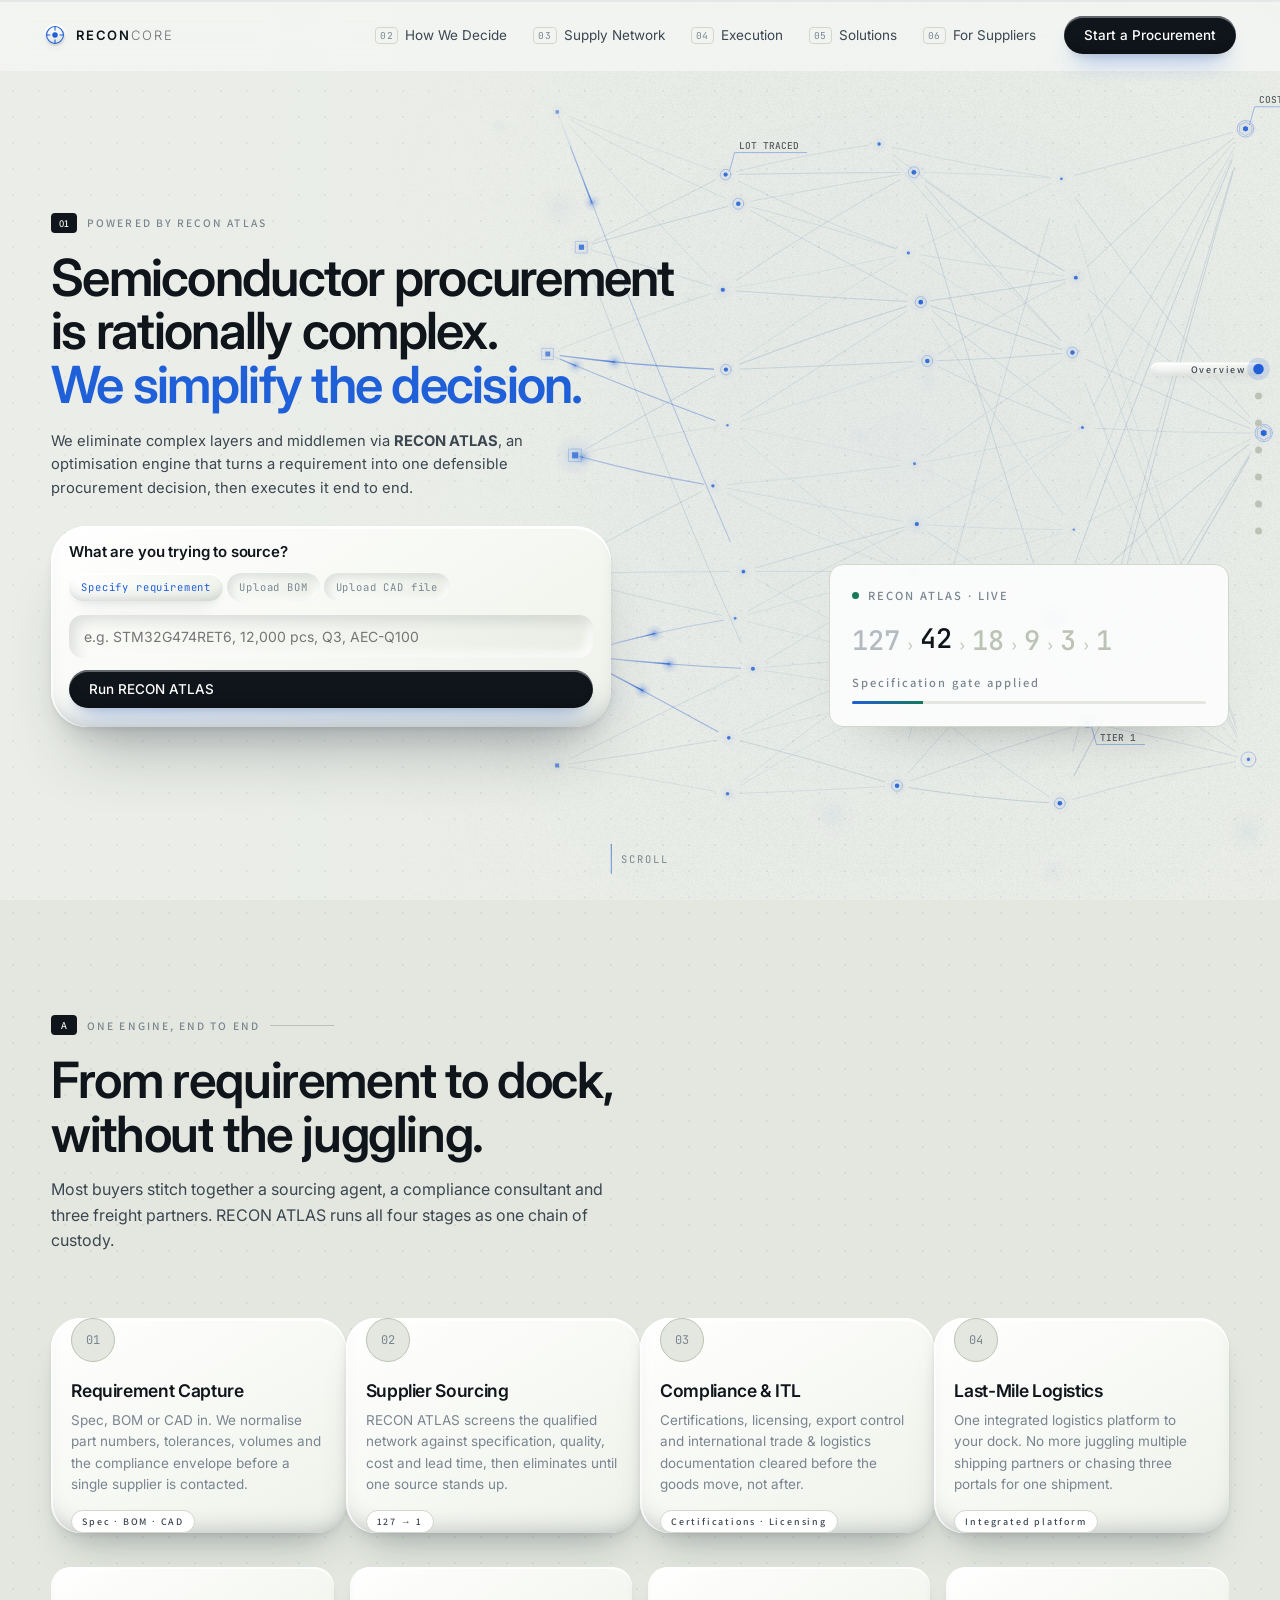
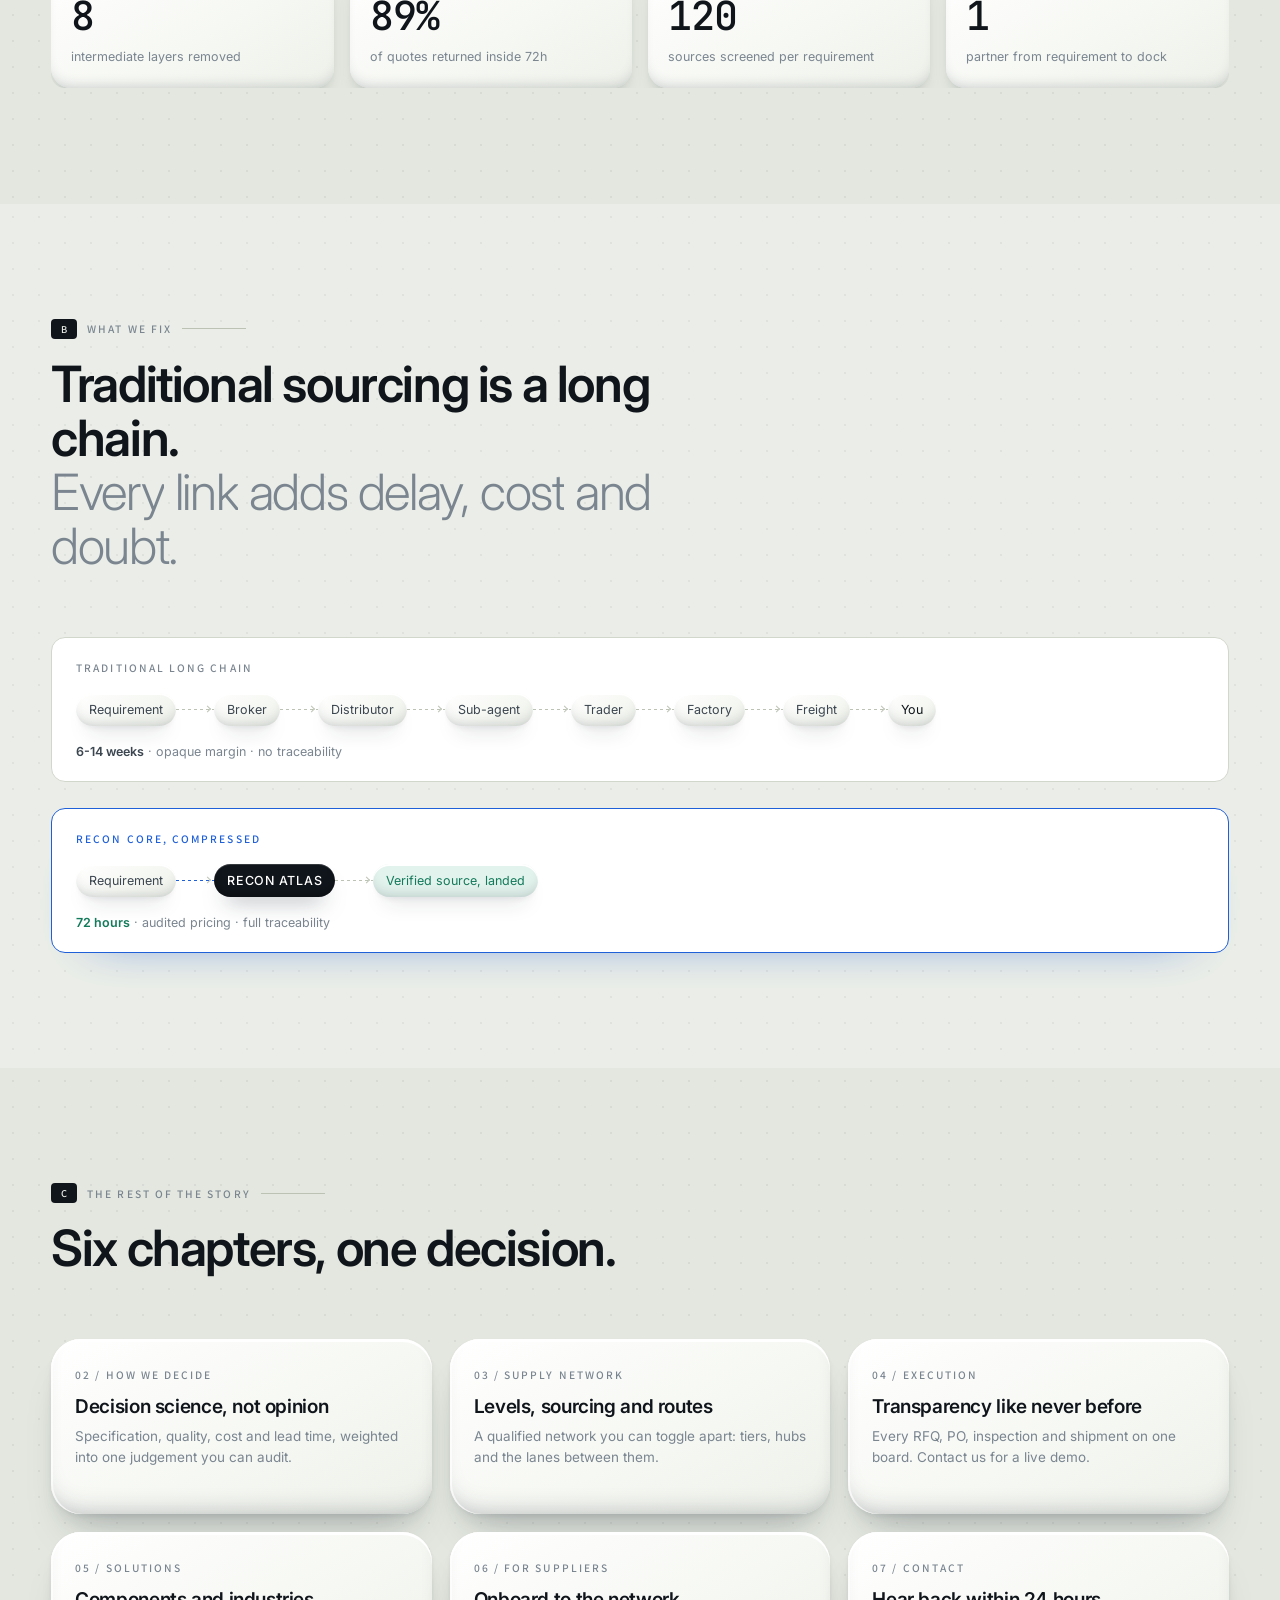
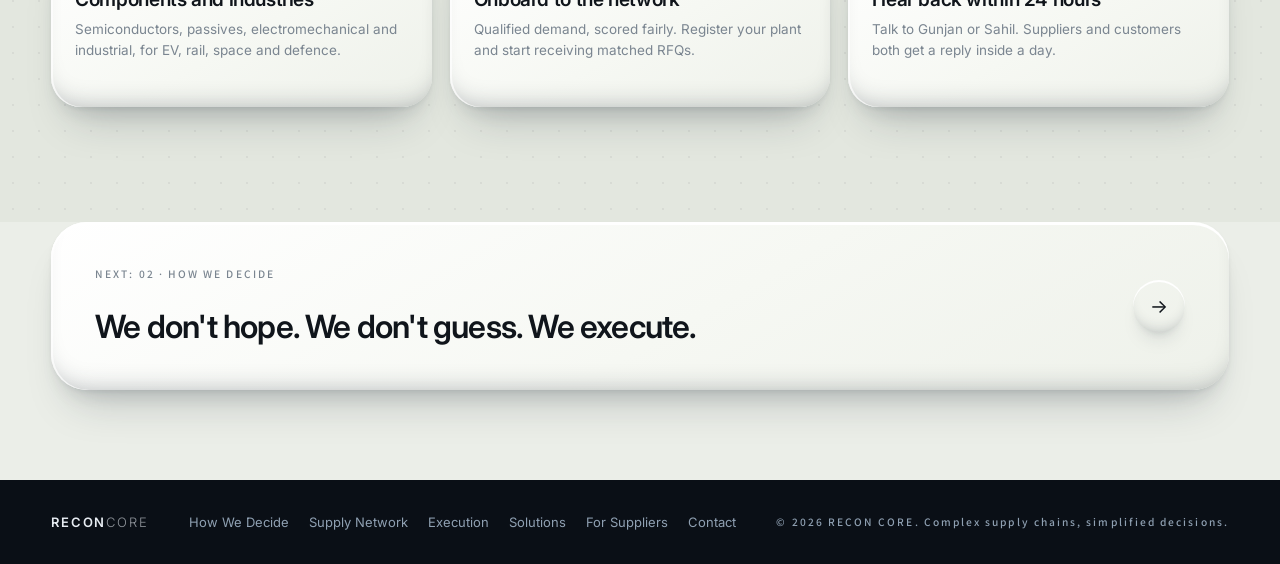
==== index.html @ baec4ff2 "RECON CORE marketing site Seven-page static site for RECON CORE and the RECON ATLAS engine. Vanilla " ====
<!DOCTYPE html>
<html lang="en">
<head>
<meta charset="UTF-8" />
<meta name="viewport" content="width=device-width, initial-scale=1" />
<title>RECON CORE | Semiconductor procurement, simplified into a decision</title>
<meta name="description" content="RECON CORE eliminates complex layers and middlemen via RECON ATLAS, an optimisation engine for your procurement decisions." />
<link rel="icon" href="favicon.svg" type="image/svg+xml" />
<meta property="og:type" content="website" />
<meta property="og:site_name" content="RECON CORE" />
<meta property="og:title" content="RECON CORE | Semiconductor procurement, simplified into a decision" />
<meta property="og:description" content="RECON CORE eliminates complex layers and middlemen via RECON ATLAS, an optimisation engine for your procurement decisions." />
<meta name="twitter:card" content="summary_large_image" />
<meta name="twitter:title" content="RECON CORE | Semiconductor procurement, simplified into a decision" />
<meta name="twitter:description" content="RECON CORE eliminates complex layers and middlemen via RECON ATLAS, an optimisation engine for your procurement decisions." />
<meta name="theme-color" content="#0a0f16" />
<link rel="preconnect" href="https://fonts.googleapis.com" />
<link rel="preconnect" href="https://fonts.gstatic.com" crossorigin />
<link href="https://fonts.googleapis.com/css2?family=Assistant:wght@300;400;500;600;700&family=Inter:wght@300;400;500;600;700&family=JetBrains+Mono:wght@400;500&display=swap" rel="stylesheet" />
<link rel="stylesheet" href="css/styles.css" />
<link rel="stylesheet" href="css/shell.css" />
<link rel="stylesheet" href="css/motion.css" />
<link rel="stylesheet" href="css/polish.css" />
<link rel="stylesheet" href="css/clay.css" />
</head>
<body data-page="home">

<!-- ============== HERO ============== -->
<section class="hero" id="hero">
  <canvas id="heroNet" class="hero__canvas" aria-hidden="true"></canvas>
  <div class="hero__inner">
    <div class="hero__copy">
      <p class="eyebrow"><span class="eyebrow__num">01</span> Powered by RECON ATLAS</p>
      <h1 class="hero__title">
        <span class="line"><span>Semiconductor procurement</span></span>
        <span class="line"><span>is rationally complex.</span></span>
        <span class="line line--accent"><span>We simplify the decision.</span></span>
      </h1>
      <p class="hero__sub">We eliminate complex layers and middlemen via <b>RECON ATLAS</b>, an optimisation engine that turns a requirement into one defensible procurement decision, then executes it end to end.</p>

      <!-- source intake: three ways in -->
      <div class="intake" id="intake">
        <div class="intake__head">What are you trying to source?</div>
        <div class="intake__tabs" role="tablist">
          <button class="intake__tab is-on" data-mode="spec" type="button" role="tab">Specify requirement</button>
          <button class="intake__tab" data-mode="bom" type="button" role="tab">Upload BOM</button>
          <button class="intake__tab" data-mode="cad" type="button" role="tab">Upload CAD file</button>
        </div>
        <form class="intake__body" id="intakeForm">
          <div class="intake__pane is-on" data-pane="spec">
            <input type="text" id="intakeSpec" placeholder="e.g. STM32G474RET6, 12,000 pcs, Q3, AEC-Q100" aria-label="Specify your requirement" />
          </div>
          <div class="intake__pane" data-pane="bom">
            <label class="drop" for="bomFile"><b>Drop your BOM</b><span>.csv, .xlsx or .txt. We parse line items and screen every part</span></label>
            <input type="file" id="bomFile" class="visually-hidden" />
          </div>
          <div class="intake__pane" data-pane="cad">
            <label class="drop" for="cadFile"><b>Drop your CAD file</b><span>.step, .iges or .dxf. We extract the spec envelope and match manufacturing</span></label>
            <input type="file" id="cadFile" class="visually-hidden" />
          </div>
          <button class="btn btn--solid" type="submit">Run RECON ATLAS</button>
        </form>
        <div class="intake__out" id="intakeOut" aria-live="polite"></div>
      </div>
    </div>

    <aside class="elim" id="elim" aria-label="Elimination sequence">
      <div class="elim__head"><span class="dot dot--live"></span><span>RECON ATLAS &middot; LIVE</span></div>
      <div class="elim__track" id="elimTrack">
        <span class="elim__n">127</span><i>&rsaquo;</i>
        <span class="elim__n">42</span><i>&rsaquo;</i>
        <span class="elim__n">18</span><i>&rsaquo;</i>
        <span class="elim__n">9</span><i>&rsaquo;</i>
        <span class="elim__n">3</span><i>&rsaquo;</i>
        <span class="elim__n elim__n--final">1</span>
      </div>
      <div class="elim__status" id="elimStatus">Scanning viable sources</div>
      <div class="elim__bar"><div class="elim__bar-fill" id="elimBar"></div></div>
    </aside>
  </div>
  <div class="hero__scroll" aria-hidden="true"><span></span>scroll</div>
</section>

<!-- ============== THE FLOW ============== -->
<section class="section section--paper" id="flow">
  <div class="wrap">
    <header class="sec-head reveal">
      <p class="eyebrow"><span class="eyebrow__num">A</span> One engine, end to end</p>
      <h2 class="sec-title">From requirement to dock, without the juggling.</h2>
      <p class="sec-sub">Most buyers stitch together a sourcing agent, a compliance consultant and three freight partners. RECON ATLAS runs all four stages as one chain of custody.</p>
    </header>

    <div class="flowline reveal" id="flowline">
      <article class="stage" data-stage="1">
        <span class="stage__n">01</span>
        <h3>Requirement Capture</h3>
        <p>Spec, BOM or CAD in. We normalise part numbers, tolerances, volumes and the compliance envelope before a single supplier is contacted.</p>
        <span class="stage__tag">Spec &middot; BOM &middot; CAD</span>
      </article>
      <article class="stage" data-stage="2">
        <span class="stage__n">02</span>
        <h3>Supplier Sourcing</h3>
        <p>RECON ATLAS screens the qualified network against specification, quality, cost and lead time, then eliminates until one source stands up.</p>
        <span class="stage__tag">127 &rarr; 1</span>
      </article>
      <article class="stage" data-stage="3">
        <span class="stage__n">03</span>
        <h3>Compliance &amp; ITL</h3>
        <p>Certifications, licensing, export control and international trade &amp; logistics documentation cleared before the goods move, not after.</p>
        <span class="stage__tag">Certifications &middot; Licensing</span>
      </article>
      <article class="stage" data-stage="4">
        <span class="stage__n">04</span>
        <h3>Last-Mile Logistics</h3>
        <p>One integrated logistics platform to your dock. No more juggling multiple shipping partners or chasing three portals for one shipment.</p>
        <span class="stage__tag">Integrated platform</span>
      </article>
    </div>

    <div class="stat-strip reveal">
      <div class="stat"><b data-count="8">0</b><span>intermediate layers removed</span></div>
      <div class="stat"><b data-count="94" data-suffix="%">0</b><span>of quotes returned inside 72h</span></div>
      <div class="stat"><b data-count="127">0</b><span>sources screened per requirement</span></div>
      <div class="stat"><b data-count="1">0</b><span>partner from requirement to dock</span></div>
    </div>
  </div>
</section>

<!-- ============== THE PROBLEM (teaser) ============== -->
<section class="section" id="problem">
  <div class="wrap">
    <header class="sec-head reveal">
      <p class="eyebrow"><span class="eyebrow__num">B</span> What we fix</p>
      <h2 class="sec-title">Traditional sourcing is a long chain.<br /><span class="muted">Every link adds delay, cost and doubt.</span></h2>
    </header>

    <div class="chain reveal" id="chain">
      <div class="chain__row">
        <div class="chain__label">TRADITIONAL LONG CHAIN</div>
        <div class="chain__nodes">
          <div class="cnode"><span>Requirement</span></div>
          <div class="cnode"><span>Broker</span></div>
          <div class="cnode"><span>Distributor</span></div>
          <div class="cnode"><span>Sub-agent</span></div>
          <div class="cnode"><span>Trader</span></div>
          <div class="cnode"><span>Factory</span></div>
          <div class="cnode"><span>Freight</span></div>
          <div class="cnode cnode--end"><span>You</span></div>
        </div>
        <div class="chain__meta"><b>6-14 weeks</b> &middot; opaque margin &middot; no traceability</div>
      </div>
      <div class="chain__row chain__row--core">
        <div class="chain__label">RECON CORE, COMPRESSED</div>
        <div class="chain__nodes chain__nodes--short">
          <div class="cnode"><span>Requirement</span></div>
          <div class="cnode cnode--core"><span>RECON ATLAS</span></div>
          <div class="cnode cnode--end"><span>Verified source, landed</span></div>
        </div>
        <div class="chain__meta chain__meta--core"><b>72 hours</b> &middot; audited pricing &middot; full traceability</div>
      </div>
    </div>
  </div>
</section>

<!-- ============== CHAPTER INDEX ============== -->
<section class="section section--paper" id="chapters">
  <div class="wrap">
    <header class="sec-head reveal">
      <p class="eyebrow"><span class="eyebrow__num">C</span> The rest of the story</p>
      <h2 class="sec-title">Six chapters, one decision.</h2>
    </header>
    <div class="paths reveal">
      <a class="pathcard" href="how-we-decide.html">
        <span class="pathcard__n">02 / HOW WE DECIDE</span>
        <h3>Decision science, not opinion</h3>
        <p>Specification, quality, cost and lead time, weighted into one judgement you can audit.</p>
        <span class="pathcard__line"></span>
      </a>
      <a class="pathcard" href="supply-network.html">
        <span class="pathcard__n">03 / SUPPLY NETWORK</span>
        <h3>Levels, sourcing and routes</h3>
        <p>A qualified network you can toggle apart: tiers, hubs and the lanes between them.</p>
        <span class="pathcard__line"></span>
      </a>
      <a class="pathcard" href="execution.html">
        <span class="pathcard__n">04 / EXECUTION</span>
        <h3>Transparency like never before</h3>
        <p>Every RFQ, PO, inspection and shipment on one board. Contact us for a live demo.</p>
        <span class="pathcard__line"></span>
      </a>
      <a class="pathcard" href="solutions.html">
        <span class="pathcard__n">05 / SOLUTIONS</span>
        <h3>Components and industries</h3>
        <p>Semiconductors, passives, electromechanical and industrial, for EV, rail, space and defence.</p>
        <span class="pathcard__line"></span>
      </a>
      <a class="pathcard" href="suppliers.html">
        <span class="pathcard__n">06 / FOR SUPPLIERS</span>
        <h3>Onboard to the network</h3>
        <p>Qualified demand, scored fairly. Register your plant and start receiving matched RFQs.</p>
        <span class="pathcard__line"></span>
      </a>
      <a class="pathcard" href="contact.html">
        <span class="pathcard__n">07 / CONTACT</span>
        <h3>Hear back within 24 hours</h3>
        <p>Talk to Gunjan or Sahil. Suppliers and customers both get a reply inside a day.</p>
        <span class="pathcard__line"></span>
      </a>
    </div>
  </div>
</section>

<script src="js/hero-network.js"></script>
<script src="js/decision-tree.js"></script>
<script src="js/supply-map.js"></script>
<script src="js/shell.js"></script>
<script src="js/pages.js"></script>
<script src="js/motion.js"></script>
</body>
</html>
---- css/styles.css ----
/* =========================================================
   RECON CORE: engineering-canvas visual system
   ========================================================= */

:root{
  --paper:#f6f7f5;
  --paper-2:#eef0ec;
  --card:#ffffff;
  --ink:#10151b;
  --ink-2:#3c4650;
  --muted:#7a8590;
  --line:#d7dcd6;
  --line-2:#c3cabf;
  --accent:#1f5fd8;
  --accent-soft:#e8effc;
  --green:#137a5a;
  --green-soft:#e2f2ec;
  --amber:#a06b12;
  --night:#0a0f16;
  --night-2:#0f1720;
  --night-line:#1e2a36;
  --night-ink:#e7ecf2;
  --grid:rgba(16,21,27,.055);
  --mono:"JetBrains Mono",ui-monospace,SFMono-Regular,Menlo,Consolas,monospace;
  --sans:"Inter",-apple-system,BlinkMacSystemFont,"Segoe UI",Roboto,Helvetica,Arial,sans-serif;
  --r:14px;
  --ease:cubic-bezier(.16,1,.3,1);
}

*{box-sizing:border-box}
html{scroll-behavior:smooth}
body{
  margin:0;
  font-family:var(--sans);
  color:var(--ink);
  background:var(--paper);
  -webkit-font-smoothing:antialiased;
  overflow-x:hidden;
}
img,svg,canvas{display:block;max-width:100%}
a{color:inherit;text-decoration:none}
button{font:inherit;color:inherit}

/* dotted engineering grid */
.section,.hero{
  position:relative;
  background-image:radial-gradient(var(--grid) 1px,transparent 1px);
  background-size:26px 26px;
}
.section--paper{background-color:var(--paper-2)}
.section--night{
  background-color:var(--night);
  color:var(--night-ink);
  background-image:radial-gradient(rgba(231,236,242,.06) 1px,transparent 1px);
}

.wrap{width:min(1240px,92vw);margin-inline:auto}
.section{padding:clamp(72px,9vw,132px) 0}

/* ---------- scroll rail ---------- */
.scroll-rail{position:fixed;top:0;left:0;right:0;height:2px;z-index:200;background:transparent}
.scroll-rail__fill{height:100%;width:0;background:linear-gradient(90deg,var(--accent),var(--green));transition:width .1s linear}

/* ---------- nav ---------- */
.nav{
  position:fixed;top:0;left:0;right:0;z-index:150;
  display:flex;align-items:center;gap:28px;
  padding:16px clamp(18px,4vw,44px);
  background:rgba(246,247,245,.72);
  backdrop-filter:blur(14px) saturate(140%);
  border-bottom:1px solid transparent;
  transition:background .35s var(--ease),border-color .35s var(--ease),padding .35s var(--ease);
}
.nav.is-stuck{background:rgba(246,247,245,.92);border-bottom-color:var(--line);padding-block:11px}
.nav__brand{display:flex;align-items:center;gap:10px;margin-right:auto}
.nav__mark{display:grid;place-items:center;color:var(--accent);animation:spin 24s linear infinite}
@keyframes spin{to{transform:rotate(360deg)}}
.nav__word{font-weight:600;letter-spacing:.14em;font-size:13px}
.nav__word b{font-weight:300;opacity:.6}
.nav__links{display:flex;gap:26px;font-size:13.5px;color:var(--ink-2)}
.nav__links a{position:relative;padding:4px 0;transition:color .25s}
.nav__links a::after{
  content:"";position:absolute;left:0;right:100%;bottom:0;height:1px;
  background:var(--accent);transition:right .35s var(--ease);
}
.nav__links a:hover{color:var(--ink)}
.nav__links a:hover::after{right:0}
.nav__burger{display:none;background:none;border:0;padding:8px;cursor:pointer}
.nav__burger span{display:block;width:20px;height:1.5px;background:var(--ink);margin:4px 0;transition:transform .3s var(--ease),opacity .3s}
.nav.is-open .nav__burger span:first-child{transform:translateY(3px) rotate(45deg)}
.nav.is-open .nav__burger span:last-child{transform:translateY(-2.5px) rotate(-45deg)}

/* ---------- buttons ---------- */
.btn{
  display:inline-flex;align-items:center;gap:8px;
  padding:11px 20px;border-radius:999px;border:1px solid transparent;
  font-size:13.5px;font-weight:500;cursor:pointer;
  transition:transform .3s var(--ease),background .25s,color .25s,border-color .25s,box-shadow .3s;
}
.btn--solid{background:var(--ink);color:#fff}
.btn--solid:hover{transform:translateY(-2px);box-shadow:0 12px 26px -14px rgba(16,21,27,.7)}
.btn--ghost{border-color:var(--line-2);color:var(--ink-2)}
.btn--ghost:hover{border-color:var(--ink);color:var(--ink);transform:translateY(-2px)}
.section--night .btn--solid{background:#fff;color:var(--night)}

/* ---------- shared type ---------- */
.eyebrow{
  display:flex;align-items:center;gap:10px;
  font-family:var(--mono);font-size:11.5px;letter-spacing:.16em;text-transform:uppercase;
  color:var(--muted);margin:0 0 18px;
}
.eyebrow__num{
  display:grid;place-items:center;min-width:26px;height:20px;border-radius:4px;
  background:var(--ink);color:var(--paper);font-size:10.5px;letter-spacing:.06em;
}
.section--night .eyebrow{color:#8fa0b2}
.section--night .eyebrow__num{background:var(--accent);color:#fff}
.sec-title{
  font-size:clamp(28px,4vw,50px);line-height:1.08;letter-spacing:-.028em;
  font-weight:600;margin:0 0 16px;max-width:20ch;
}
.sec-title .muted{color:var(--muted);font-weight:300}
.sec-sub{max-width:58ch;color:var(--ink-2);font-size:16px;line-height:1.6;margin:0}
.section--night .sec-sub{color:#9fb0c2}
.sec-head{margin-bottom:clamp(38px,5vw,64px)}
.ok{color:var(--green)}

/* ---------- reveal ---------- */
.reveal{opacity:0;transform:translateY(26px);transition:opacity .9s var(--ease),transform .9s var(--ease)}
.reveal.is-in{opacity:1;transform:none}

/* =========================================================
   01 HERO
   ========================================================= */
.hero{
  min-height:100svh;display:flex;align-items:center;
  padding:112px 0 72px;overflow:hidden;
}
.hero__canvas{position:absolute;inset:0;width:100%;height:100%;opacity:.95}
/* copy stacks in the left column; the network breathes in the space to its right */
.hero__inner{
  position:relative;z-index:2;width:min(1240px,92vw);margin-inline:auto;
  display:grid;grid-template-columns:minmax(0,min(700px,55%)) 1fr;align-items:end;gap:clamp(24px,3vw,38px);
}
.hero__title{
  font-size:clamp(31px,4vw,52px);line-height:1.05;letter-spacing:-.034em;font-weight:600;
  margin:0 0 18px;
}
/* the mask that the lines rise out of: padded so descenders survive it */
.hero__title .line{display:block;overflow:hidden;padding-bottom:.1em;margin-bottom:-.1em}
.hero__title .line>span{display:block;transform:translateY(105%);animation:riseIn 1s var(--ease) forwards}
.hero__title .line:nth-child(1)>span{animation-delay:.15s}
.hero__title .line:nth-child(2)>span{animation-delay:.28s}
.hero__title .line:nth-child(3)>span{animation-delay:.41s}
.hero__title .line--accent>span{color:var(--accent)}
@keyframes riseIn{to{transform:none}}
.hero__sub{
  max-width:56ch;color:var(--ink-2);font-size:clamp(14px,1.15vw,15.5px);line-height:1.6;margin:0 0 4px;
  opacity:0;animation:fadeUp .9s var(--ease) .62s forwards;
}
.hero__actions{display:flex;gap:12px;flex-wrap:wrap;opacity:0;animation:fadeUp .9s var(--ease) .76s forwards}
@keyframes fadeUp{from{opacity:0;transform:translateY(16px)}to{opacity:1;transform:none}}

.elim{
  grid-column:2;align-self:end;justify-self:end;width:min(400px,100%);
  background:rgba(255,255,255,.82);backdrop-filter:blur(8px);
  border:1px solid var(--line);border-radius:var(--r);padding:22px;
  opacity:0;animation:fadeUp 1s var(--ease) .9s forwards;
  box-shadow:0 30px 60px -50px rgba(16,21,27,.6);
}
.elim__head{
  display:flex;align-items:center;gap:9px;font-family:var(--mono);
  font-size:10.5px;letter-spacing:.18em;color:var(--muted);margin-bottom:18px;
}
.dot{width:7px;height:7px;border-radius:50%;background:var(--green)}
.dot--live{box-shadow:0 0 0 0 rgba(19,122,90,.5);animation:pulse 2s infinite}
@keyframes pulse{70%{box-shadow:0 0 0 9px rgba(19,122,90,0)}100%{box-shadow:0 0 0 0 rgba(19,122,90,0)}}
.elim__track{display:flex;align-items:baseline;gap:6px;flex-wrap:wrap;font-family:var(--mono)}
.elim__n{
  font-size:clamp(18px,2.4vw,27px);font-weight:500;color:var(--line-2);
  transition:color .45s var(--ease),transform .45s var(--ease);
}
.elim__n.is-on{color:var(--ink);transform:translateY(-2px)}
.elim__n.is-done{color:var(--muted);opacity:.55}
.elim__n--final.is-on{color:var(--green)}
.elim__track i{color:var(--line-2);font-style:normal;font-size:14px}
.elim__status{font-family:var(--mono);font-size:11.5px;color:var(--muted);margin:16px 0 10px;min-height:16px}
.elim__bar{height:3px;background:var(--paper-2);border-radius:2px;overflow:hidden}
.elim__bar-fill{height:100%;width:0;background:linear-gradient(90deg,var(--accent),var(--green));transition:width .5s var(--ease)}

.hero__scroll{
  position:absolute;bottom:26px;left:50%;transform:translateX(-50%);z-index:2;
  display:flex;align-items:center;gap:9px;font-family:var(--mono);font-size:10.5px;
  letter-spacing:.2em;text-transform:uppercase;color:var(--muted);
}
.hero__scroll span{display:block;width:1px;height:30px;background:linear-gradient(var(--line-2),transparent);position:relative;overflow:hidden}
.hero__scroll span::after{content:"";position:absolute;inset:0;background:var(--accent);animation:scrollDot 2.2s ease-in-out infinite}
@keyframes scrollDot{0%{transform:translateY(-100%)}60%,100%{transform:translateY(100%)}}

/* =========================================================
   02 PROBLEM: chain
   ========================================================= */
.chain{display:grid;gap:26px}
.chain__row{
  background:var(--card);border:1px solid var(--line);border-radius:var(--r);
  padding:22px 24px;position:relative;overflow:hidden;
}
.chain__row--core{border-color:var(--accent);box-shadow:0 24px 50px -44px rgba(31,95,216,.9)}
.chain__label{font-family:var(--mono);font-size:10.5px;letter-spacing:.18em;color:var(--muted);margin-bottom:18px}
.chain__row--core .chain__label{color:var(--accent)}
.chain__nodes{display:flex;align-items:center;gap:0;flex-wrap:wrap;row-gap:14px}
.cnode{
  position:relative;flex:0 0 auto;
  border:1px solid var(--line-2);border-radius:8px;background:var(--paper);
  padding:9px 13px;font-size:12.5px;color:var(--ink-2);white-space:nowrap;
  opacity:0;transform:translateY(8px);
}
.is-in .cnode{animation:nodeIn .5s var(--ease) forwards}
.chain__nodes .cnode:nth-child(1){animation-delay:.05s}
.chain__nodes .cnode:nth-child(2){animation-delay:.16s}
.chain__nodes .cnode:nth-child(3){animation-delay:.27s}
.chain__nodes .cnode:nth-child(4){animation-delay:.38s}
.chain__nodes .cnode:nth-child(5){animation-delay:.49s}
.chain__nodes .cnode:nth-child(6){animation-delay:.6s}
.chain__nodes .cnode:nth-child(7){animation-delay:.71s}
.chain__nodes .cnode:nth-child(8){animation-delay:.82s}
@keyframes nodeIn{to{opacity:1;transform:none}}
.cnode + .cnode{margin-left:38px}
.cnode + .cnode::before{
  content:"";position:absolute;left:-38px;top:50%;width:38px;height:1px;
  background-image:linear-gradient(90deg,var(--line-2) 55%,transparent 0);
  background-size:6px 1px;
}
.cnode + .cnode::after{
  content:"";position:absolute;left:-9px;top:50%;transform:translateY(-50%) rotate(45deg);
  width:4px;height:4px;border-top:1px solid var(--line-2);border-right:1px solid var(--line-2);
}
.cnode--core{background:var(--ink);color:#fff;border-color:var(--ink);font-weight:500;letter-spacing:.06em}
.cnode--core::before{background-image:linear-gradient(90deg,var(--accent) 55%,transparent 0)!important}
.cnode--end{border-color:var(--ink);color:var(--ink)}
.chain__row--core .cnode--end{border-color:var(--green);color:var(--green);background:var(--green-soft)}
.chain__meta{margin-top:18px;font-size:12.5px;color:var(--muted)}
.chain__meta b{color:var(--ink-2);font-weight:600}
.chain__meta--core b{color:var(--green)}

.stat-strip{
  display:grid;grid-template-columns:repeat(4,1fr);gap:1px;margin-top:34px;
  background:var(--line);border:1px solid var(--line);border-radius:var(--r);overflow:hidden;
}
.stat{background:var(--card);padding:24px 22px}
.stat b{display:block;font-family:var(--mono);font-size:clamp(26px,3.4vw,40px);font-weight:500;letter-spacing:-.02em}
.stat span{display:block;margin-top:6px;font-size:12.5px;color:var(--muted);line-height:1.45}

/* =========================================================
   03 HOW WE THINK
   ========================================================= */
.think{display:grid;grid-template-columns:.9fr 1.1fr;gap:26px;align-items:start}
.think__factors{display:grid;gap:12px}
.factor{
  display:grid;grid-template-columns:1fr auto;align-items:center;row-gap:4px;
  text-align:left;background:var(--card);border:1px solid var(--line);border-radius:12px;
  padding:16px 18px;cursor:pointer;transition:border-color .3s,transform .3s var(--ease),box-shadow .3s;
}
.factor:hover{transform:translateX(4px);border-color:var(--line-2)}
.factor__k{font-family:var(--mono);font-size:12px;letter-spacing:.12em}
.factor__v{grid-column:1;font-size:12.5px;color:var(--muted)}
.factor__check{
  grid-row:1/3;width:22px;height:22px;border-radius:50%;border:1px solid var(--line-2);
  display:grid;place-items:center;transition:background .3s,border-color .3s;
}
.factor__check::after{
  content:"";width:9px;height:5px;border-left:1.6px solid #fff;border-bottom:1.6px solid #fff;
  transform:rotate(-45deg) scale(.4);opacity:0;transition:opacity .25s,transform .35s var(--ease);
}
.factor.is-on{border-color:var(--ink)}
.factor.is-on .factor__check{background:var(--green);border-color:var(--green)}
.factor.is-on .factor__check::after{opacity:1;transform:rotate(-45deg) scale(1)}
.factor:not(.is-on){opacity:.55}

.think__panel{background:var(--card);border:1px solid var(--line);border-radius:var(--r);overflow:hidden}
.panel-head{
  display:flex;justify-content:space-between;align-items:center;
  padding:13px 18px;border-bottom:1px solid var(--line);
  font-family:var(--mono);font-size:10.5px;letter-spacing:.18em;color:var(--muted);
}
.panel-head__right{color:var(--ink-2)}
.think__chart{width:100%;height:230px;display:block}
.think__legend{display:flex;flex-wrap:wrap;gap:16px;padding:0 18px 16px;font-size:11.5px;color:var(--muted)}
.think__legend i{display:inline-block;width:14px;height:2px;margin-right:7px;vertical-align:middle;border-radius:2px}
.think__out{display:grid;grid-template-columns:repeat(3,1fr);border-top:1px solid var(--line)}
.think__out div{padding:16px 18px;border-right:1px solid var(--line)}
.think__out div:last-child{border-right:0}
.think__out span{display:block;font-size:11.5px;color:var(--muted);margin-bottom:5px}
.think__out b{font-family:var(--mono);font-size:21px;font-weight:500;transition:color .3s}

/* =========================================================
   04 DECISION TREE
   ========================================================= */
.io{display:grid;grid-template-columns:1fr auto 1fr;gap:22px;align-items:center;margin-bottom:44px}
.io__box{background:var(--card);border:1px solid var(--line);border-radius:var(--r);padding:22px}
.io__box--out{border-color:var(--green)}
.io__k{font-family:var(--mono);font-size:10.5px;letter-spacing:.18em;color:var(--muted)}
.io__box b{display:block;font-size:19px;margin:8px 0 8px;letter-spacing:-.015em}
.io__box p{margin:0;font-size:13px;color:var(--muted);line-height:1.5}
.io__mid{display:grid;justify-items:center;gap:8px}
.io__canvas{width:230px;height:170px}
.io__label{font-family:var(--mono);font-size:10.5px;letter-spacing:.18em;color:var(--accent)}

.treewrap{display:grid;grid-template-columns:1.55fr .8fr;gap:26px;align-items:start}
.tree{width:100%;height:auto;background:var(--card);border:1px solid var(--line);border-radius:var(--r)}
.tree text{font-family:var(--mono);fill:var(--ink-2)}
.tlink{fill:none;stroke:var(--line-2);stroke-width:1.2;stroke-dasharray:5 5}
.tlink--live{stroke:var(--accent);stroke-width:1.6;stroke-dasharray:none}
.tlink--dead{stroke:var(--line);opacity:.5}
.tnode rect{fill:var(--paper);stroke:var(--line-2);stroke-width:1;rx:7}
.tnode text{font-size:10.5px;text-anchor:middle}
.tnode--root rect{fill:var(--ink);stroke:var(--ink)}
.tnode--root text{fill:#fff;font-size:12px}
.tnode--crit rect{fill:#fff;stroke:var(--ink-2)}
.tnode--live rect{stroke:var(--accent);fill:var(--accent-soft)}
.tnode--live text{fill:var(--accent)}
.tnode--win rect{fill:var(--green);stroke:var(--green)}
.tnode--win text{fill:#fff}
.tnode--dead{opacity:.3}
.tnode--num rect{fill:#fff;stroke:var(--ink);stroke-width:1.2}
.tnode--num text{font-size:15px;fill:var(--ink)}
.tcount{font-size:15px;font-weight:500;fill:var(--ink)}
.tnode{transition:opacity .5s var(--ease)}
.tpulse{fill:var(--accent)}

.scorecard{background:var(--card);border:1px solid var(--line);border-radius:var(--r);overflow:hidden;position:sticky;top:96px}
.scorecard__list{list-style:none;margin:0;padding:16px 18px;display:grid;gap:13px}
.scorecard__list li{display:grid;grid-template-columns:1fr 74px 30px;align-items:center;gap:10px;font-size:12.5px;color:var(--ink-2)}
.scorecard__list i{height:4px;border-radius:2px;background:var(--paper-2);position:relative;overflow:hidden}
.scorecard__list i::after{
  content:"";position:absolute;inset:0;width:0;border-radius:2px;
  background:linear-gradient(90deg,var(--accent),var(--green));transition:width 1.1s var(--ease);
}
.scorecard.is-in li i::after{width:var(--sw)}
.scorecard__list b{font-family:var(--mono);font-size:12.5px;text-align:right;font-weight:500}
.scorecard__why{padding:16px 18px;border-top:1px solid var(--line);background:var(--paper)}
.scorecard__why span{font-family:var(--mono);font-size:10.5px;letter-spacing:.16em;color:var(--muted)}
.scorecard__why p{margin:9px 0 0;font-size:12.8px;line-height:1.55;color:var(--ink-2)}

/* =========================================================
   05 SUPPLY NETWORK MAP
   ========================================================= */
.mapwrap{position:relative;border:1px solid var(--night-line);border-radius:var(--r);background:var(--night-2);overflow:hidden}
.map{width:100%;height:auto;display:block}
.mdot{fill:#4d647a}
.mroute{fill:none;stroke:rgba(31,95,216,.55);stroke-width:1.1;stroke-dasharray:4 6}
.mroute--hot{stroke:rgba(94,150,255,.9)}
.mflow{fill:none;stroke:#7fb0ff;stroke-width:1.6;stroke-linecap:round}
.mhub circle{fill:#5e96ff}
.mhub .ring{fill:none;stroke:#5e96ff;stroke-width:1}
.mhub text{font-family:var(--mono);font-size:9.5px;fill:#93a7bb;letter-spacing:.08em}
.mship{fill:#e7ecf2}
.mship-glow{fill:rgba(127,176,255,.18)}
.mship-g{filter:drop-shadow(0 0 3px rgba(127,176,255,.45))}
@keyframes landIn{to{opacity:1}}
@keyframes hubRing{
  0%{r:4;opacity:.85}
  70%{r:16;opacity:0}
  100%{r:16;opacity:0}
}
.map__legend{
  position:absolute;left:14px;bottom:12px;background:rgba(10,15,22,.7);
  border:1px solid var(--night-line);border-radius:8px;padding:8px 12px;
display:flex;gap:18px;flex-wrap:wrap;
  font-family:var(--mono);font-size:10px;letter-spacing:.1em;color:#8fa0b2;
}
.map__legend span{display:flex;align-items:center;gap:7px}
.lg{width:12px;height:2px;border-radius:2px;display:inline-block}
.lg--hub{width:7px;height:7px;border-radius:50%;background:#5e96ff}
.lg--route{background:repeating-linear-gradient(90deg,rgba(94,150,255,.8) 0 3px,transparent 3px 6px)}
.lg--ship{width:7px;height:7px;border-radius:50%;background:#e7ecf2}
.map__ticker{
  position:absolute;right:18px;top:16px;min-width:236px;
  background:rgba(10,15,22,.72);border:1px solid var(--night-line);border-radius:10px;padding:12px 14px;
  font-family:var(--mono);font-size:11px;color:#9fb0c2;line-height:1.75;
}
.map__ticker b{color:#e7ecf2;font-weight:500}
.map__ticker .row{display:flex;justify-content:space-between;gap:14px;opacity:0;animation:fadeUp .5s var(--ease) forwards}

/* =========================================================
   06 DASHBOARD
   ========================================================= */
.dash{border:1px solid var(--line);border-radius:var(--r);overflow:hidden;background:var(--card);box-shadow:0 40px 80px -70px rgba(16,21,27,.9)}
.dash__bar{display:flex;align-items:center;gap:22px;padding:12px 18px;border-bottom:1px solid var(--line);background:var(--paper)}
.dash__logo{font-family:var(--mono);font-size:11px;letter-spacing:.16em}
.dash__tabs{display:flex;gap:18px;font-size:12px;color:var(--muted)}
.dash__tabs b{font-weight:400;cursor:default}
.dash__tabs .is-on{color:var(--ink);font-weight:500;position:relative}
.dash__tabs .is-on::after{content:"";position:absolute;left:0;right:0;bottom:-13px;height:2px;background:var(--accent)}
.dash__dots{margin-left:auto;display:flex;gap:6px}
.dash__dots i{width:7px;height:7px;border-radius:50%;background:var(--line-2)}
.dash__body{display:grid;grid-template-columns:1fr 1.5fr 1fr}
.dash__col{padding:20px;border-right:1px solid var(--line)}
.dash__col:last-child{border-right:0}
.dash__k{font-family:var(--mono);font-size:10.5px;letter-spacing:.18em;color:var(--muted);margin-bottom:14px}
.drow{
  display:flex;justify-content:space-between;align-items:center;gap:12px;
  padding:10px 0;border-bottom:1px dashed var(--line);font-size:12.5px;color:var(--ink-2);
  opacity:0;transform:translateY(6px);
}
.dash.is-in .drow{animation:nodeIn .5s var(--ease) forwards}
.dash.is-in .drow:nth-child(2){animation-delay:.1s}
.dash.is-in .drow:nth-child(3){animation-delay:.2s}
.dash.is-in .drow:nth-child(4){animation-delay:.3s}
.dash.is-in .drow:nth-child(5){animation-delay:.4s}
.dash.is-in .drow:nth-child(6){animation-delay:.5s}
.drow em{font-style:normal;font-family:var(--mono);font-size:11.5px}
.chip{padding:3px 9px;border-radius:999px;font-size:10.5px;font-family:var(--mono)}
.chip--ok{background:var(--green-soft);color:var(--green)}
.chip--warn{background:#fbf1de;color:var(--amber)}

.pipe{display:flex;align-items:center;justify-content:space-between;margin-bottom:20px;position:relative}
.pipe::before{content:"";position:absolute;left:6px;right:6px;top:6px;height:1px;background:repeating-linear-gradient(90deg,var(--line-2) 0 4px,transparent 4px 8px)}
.pipe__step{position:relative;display:grid;justify-items:center;gap:8px;z-index:1}
.pipe__step i{width:13px;height:13px;border-radius:50%;background:var(--paper);border:1.5px solid var(--line-2);transition:background .4s,border-color .4s,transform .4s var(--ease)}
.pipe__step span{font-size:10.5px;color:var(--muted);font-family:var(--mono)}
.pipe__step.is-done i{background:var(--green);border-color:var(--green)}
.pipe__step.is-active i{background:var(--accent);border-color:var(--accent);transform:scale(1.25);box-shadow:0 0 0 5px rgba(31,95,216,.14)}
.pipe__step.is-done span,.pipe__step.is-active span{color:var(--ink-2)}

.dtable{width:100%;border-collapse:collapse;font-size:12.5px}
.dtable th{text-align:left;font-family:var(--mono);font-size:10px;letter-spacing:.14em;color:var(--muted);font-weight:400;padding:8px 0;border-bottom:1px solid var(--line)}
.dtable td{padding:11px 0;border-bottom:1px dashed var(--line);color:var(--ink-2)}
.dtable tr:last-child td{border-bottom:0}

.gauge{position:relative;display:grid;place-items:center;margin-bottom:14px}
.gauge svg{width:132px;height:132px;transform:rotate(-90deg)}
.gauge__bg{fill:none;stroke:var(--paper-2);stroke-width:8}
.gauge__fg{fill:none;stroke:var(--green);stroke-width:8;stroke-linecap:round;stroke-dasharray:314;stroke-dashoffset:314;transition:stroke-dashoffset 1.6s var(--ease)}
.gauge__num{position:absolute;top:44%;transform:translateY(-50%);font-family:var(--mono);font-size:24px}
.gauge small{position:absolute;bottom:14px;font-size:10.5px;color:var(--muted)}

/* =========================================================
   07 CARDS
   ========================================================= */
.cards{display:grid;grid-template-columns:repeat(4,1fr);gap:20px}
.card{
  background:var(--card);border:1px solid var(--line);border-radius:var(--r);padding:18px;
  transition:transform .45s var(--ease),box-shadow .45s var(--ease),border-color .3s;
}
.card:hover{transform:translateY(-6px);border-color:var(--line-2);box-shadow:0 30px 50px -44px rgba(16,21,27,.8)}
.card__art{height:132px;border-radius:9px;margin-bottom:16px;position:relative;overflow:hidden;background:var(--night-2)}
.card__art::after{content:"";position:absolute;inset:0;opacity:.9}
.card__art--semi::after{
  background:
    repeating-linear-gradient(90deg,transparent 0 12px,rgba(94,150,255,.35) 12px 13px),
    repeating-linear-gradient(0deg,transparent 0 12px,rgba(94,150,255,.22) 12px 13px),
    radial-gradient(circle at 50% 50%,rgba(94,150,255,.4),transparent 60%);
}
.card__art--pass::after{
  background:
    repeating-linear-gradient(45deg,rgba(19,122,90,.3) 0 6px,transparent 6px 16px),
    radial-gradient(circle at 30% 60%,rgba(19,122,90,.45),transparent 60%);
}
.card__art--em::after{
  background:
    repeating-radial-gradient(circle at 50% 50%,rgba(160,107,18,.36) 0 2px,transparent 2px 11px),
    radial-gradient(circle at 50% 50%,rgba(160,107,18,.3),transparent 65%);
}
.card__art--ind::after{
  background:
    repeating-linear-gradient(135deg,rgba(231,236,242,.22) 0 4px,transparent 4px 12px),
    radial-gradient(circle at 70% 40%,rgba(231,236,242,.28),transparent 60%);
}
.card__art::before{
  content:"";position:absolute;top:0;left:-60%;width:45%;height:100%;z-index:2;
  background:linear-gradient(100deg,transparent,rgba(255,255,255,.22),transparent);
  transition:left .8s var(--ease);
}
.card:hover .card__art::before{left:120%}
.card h3{margin:0 0 8px;font-size:17px;letter-spacing:-.015em;font-weight:600}
.card p{margin:0 0 14px;font-size:13px;line-height:1.55;color:var(--muted)}
.card__tag{
  display:inline-block;font-family:var(--mono);font-size:10px;letter-spacing:.12em;
  padding:4px 9px;border-radius:999px;background:var(--paper);border:1px solid var(--line);color:var(--ink-2);
}

/* =========================================================
   08 INDUSTRIES
   ========================================================= */
.inds{display:grid;grid-template-columns:repeat(4,1fr);gap:20px}
.ind{
  background:var(--card);border:1px solid var(--line);border-radius:var(--r);padding:22px;
  transition:transform .45s var(--ease),border-color .3s;position:relative;overflow:hidden;
}
.ind::after{content:"";position:absolute;left:0;bottom:0;height:2px;width:0;background:var(--accent);transition:width .6s var(--ease)}
.ind:hover{transform:translateY(-5px);border-color:var(--line-2)}
.ind:hover::after{width:100%}
.ind h3{margin:0 0 10px;font-size:18px;letter-spacing:-.015em;font-weight:600}
.ind p{margin:0 0 18px;font-size:13px;line-height:1.55;color:var(--muted)}
.ind__w{display:flex;gap:4px;height:6px;margin-bottom:12px}
.ind__w i{height:100%;width:0;border-radius:2px;transition:width 1s var(--ease)}
.is-in .ind__w i{width:var(--w)}
.ind__w i:nth-child(1){background:var(--accent)}
.ind__w i:nth-child(2){background:var(--green)}
.ind__w i:nth-child(3){background:var(--line-2)}
.ind__k{font-family:var(--mono);font-size:10.5px;letter-spacing:.08em;color:var(--muted)}

/* =========================================================
   09/10 PROOF
   ========================================================= */
.proof{display:grid;grid-template-columns:1fr 1fr;gap:clamp(28px,5vw,72px);align-items:start}
.ticks{list-style:none;margin:22px 0 0;padding:0;display:grid;gap:14px}
.ticks li{position:relative;padding-left:30px;font-size:14.5px;color:var(--ink-2);line-height:1.5}
.ticks li::before{
  content:"";position:absolute;left:0;top:3px;width:18px;height:18px;border-radius:50%;
  background:var(--green-soft);border:1px solid var(--green);
}
.ticks li::after{
  content:"";position:absolute;left:5.5px;top:8px;width:7px;height:4px;
  border-left:1.5px solid var(--green);border-bottom:1.5px solid var(--green);transform:rotate(-45deg);
}
.proof__body{font-size:15px;line-height:1.7;color:var(--ink-2);margin:0 0 16px}
.proof__nums{display:grid;grid-template-columns:repeat(3,1fr);gap:18px;margin-top:26px;padding-top:26px;border-top:1px solid var(--line)}
.proof__nums b{display:block;font-family:var(--mono);font-size:clamp(22px,3vw,32px);font-weight:500}
.proof__nums span{display:block;font-size:12px;color:var(--muted);margin-top:4px}

/* =========================================================
   11 CTA
   ========================================================= */
.cta{overflow:hidden;text-align:center}
.cta__canvas{position:absolute;inset:0;width:100%;height:100%;opacity:.55}
.cta__inner{position:relative;z-index:2;display:grid;justify-items:center}
.cta .eyebrow{justify-content:center}
.cta__title{font-size:clamp(32px,5.4vw,64px);line-height:1.04;letter-spacing:-.035em;font-weight:600;margin:0 0 14px}
.cta__sub{max-width:56ch;color:#9fb0c2;font-size:16px;line-height:1.6;margin:0 0 32px}
.cta__form{display:flex;gap:10px;width:min(680px,100%);flex-wrap:wrap}
.cta__form input{
  flex:1 1 320px;background:rgba(231,236,242,.06);border:1px solid var(--night-line);
  border-radius:999px;padding:14px 22px;color:var(--night-ink);font-size:14.5px;font-family:var(--sans);
  transition:border-color .3s,background .3s;
}
.cta__form input::placeholder{color:#63788c}
.cta__form input:focus{outline:0;border-color:#5e96ff;background:rgba(231,236,242,.1)}
.cta__out{width:min(680px,100%);margin-top:26px;min-height:10px}
.cta__steps{display:flex;gap:8px;justify-content:center;flex-wrap:wrap;font-family:var(--mono);font-size:13px}
.cta__steps span{
  padding:6px 13px;border-radius:999px;border:1px solid var(--night-line);color:#9fb0c2;
  opacity:0;transform:translateY(8px);animation:fadeUp .45s var(--ease) forwards;
}
.cta__steps span.win{border-color:var(--green);background:rgba(19,122,90,.18);color:#5fd6ac}
.cta__result{
  margin-top:18px;font-size:14px;color:#9fb0c2;opacity:0;transition:opacity .6s var(--ease);
}
.cta__result.is-on{opacity:1}
.cta__result b{color:var(--night-ink)}

/* ---------- footer ---------- */
.foot{background:var(--night);color:#8fa0b2;padding:34px 0;border-top:1px solid var(--night-line)}
.foot__in{display:flex;align-items:center;gap:22px;flex-wrap:wrap}
.foot .nav__word{color:var(--night-ink)}
.foot__links{display:flex;gap:20px;font-size:13px;margin-inline:auto;flex-wrap:wrap}
.foot__links a:hover{color:var(--night-ink)}
.foot__c{font-size:11.5px;font-family:var(--mono)}

/* =========================================================
   RESPONSIVE
   ========================================================= */
@media (max-width:1080px){
  .hero__inner{grid-template-columns:1fr}
  .elim{grid-column:1;justify-self:stretch;width:auto}
  .think,.treewrap,.proof{grid-template-columns:1fr}
  .cards,.inds{grid-template-columns:repeat(2,1fr)}
  .dash__body{grid-template-columns:1fr 1fr}
  .dash__col:nth-child(2){border-right:0}
  .dash__col:nth-child(3){grid-column:1/-1;border-top:1px solid var(--line)}
  .io{grid-template-columns:1fr}
  .scorecard{position:static}
}
@media (max-width:760px){
  .nav__links{
    position:fixed;inset:62px 0 auto;background:rgba(246,247,245,.98);
    flex-direction:column;gap:0;padding:12px 22px 22px;border-bottom:1px solid var(--line);
    transform:translateY(-130%);transition:transform .45s var(--ease);
  }
  .nav.is-open .nav__links{transform:none}
  .nav__links a{padding:13px 0;border-bottom:1px solid var(--line);font-size:15px}
  .nav__burger{display:block;order:3}
  .nav__cta{display:none}
  .stat-strip{grid-template-columns:repeat(2,1fr)}
  .cards,.inds{grid-template-columns:1fr}
  .dash__body{grid-template-columns:1fr}
  .dash__col{border-right:0;border-bottom:1px solid var(--line)}
  .think__out{grid-template-columns:1fr}
  .think__out div{border-right:0;border-bottom:1px solid var(--line)}
  .map__ticker{position:static;margin:14px;min-width:0}
  .map__legend{position:static;padding:0 14px 14px}
  .cnode + .cnode{margin-left:26px}
  .cnode + .cnode::before{left:-26px;width:26px}
  .proof__nums{grid-template-columns:1fr}
}

/* static mode: ?still=1 */
.is-still *,.is-still *::before,.is-still *::after{
  animation-duration:.001ms!important;animation-iteration-count:1!important;transition-duration:.001ms!important;
}
.is-still{scroll-behavior:auto}
.is-still .reveal{opacity:1;transform:none}
.is-still .hero__title .line>span{transform:none}
.is-still .hero__sub,.is-still .hero__actions,.is-still .elim{opacity:1}
.is-still .cnode,.is-still .drow{opacity:1;transform:none}
.is-still .scorecard li i::after{width:var(--sw)}
.is-still .ind__w i{width:var(--w)}

@media (prefers-reduced-motion:reduce){
  *,*::before,*::after{animation-duration:.001ms!important;animation-iteration-count:1!important;transition-duration:.001ms!important}
  html{scroll-behavior:auto}
  .reveal{opacity:1;transform:none}
  .hero__title .line>span{transform:none}
  .hero__sub,.hero__actions,.elim{opacity:1}
}
---- css/shell.css ----
/* =========================================================
   RECON CORE: multi-page chrome
   Page transitions, chapter rail, chapter heads, next-page.
   ========================================================= */

/* ---------- nav numbering ---------- */
.nav__links a{display:flex;align-items:center;gap:7px}
.nav__links a i{
  font-style:normal;font-family:var(--mono);font-size:9.5px;letter-spacing:.06em;
  color:var(--muted);border:1px solid var(--line);border-radius:4px;padding:1px 4px;
  transition:border-color .3s,color .3s,background .3s;
}
.nav__links a.is-here{color:var(--ink);font-weight:500}
.nav__links a.is-here i{background:var(--ink);border-color:var(--ink);color:var(--paper)}
.nav__links a:hover i{border-color:var(--line-2);color:var(--ink-2)}

/* ---------- page transition curtain ---------- */
.pt{
  position:fixed;inset:0;z-index:400;pointer-events:none;
  display:grid;grid-template-columns:repeat(6,1fr);
}
.pt i{background:var(--night);transform:scaleY(0);will-change:transform}
.pt__label{
  position:absolute;inset:auto 0 50% 0;text-align:center;color:var(--night-ink);
  font-family:var(--mono);font-size:12px;letter-spacing:.24em;text-transform:uppercase;
  opacity:0;transition:opacity .3s ease;
}
.pt__label b{color:#5e96ff;font-weight:500;margin-right:8px}

.pt--enter i{transform-origin:bottom;animation:ptOut .62s cubic-bezier(.76,0,.24,1) forwards}
.pt--enter i:nth-child(1){animation-delay:.10s}
.pt--enter i:nth-child(2){animation-delay:.06s}
.pt--enter i:nth-child(3){animation-delay:.02s}
.pt--enter i:nth-child(4){animation-delay:.04s}
.pt--enter i:nth-child(5){animation-delay:.08s}
.pt--enter i:nth-child(6){animation-delay:.12s}
@keyframes ptOut{from{transform:scaleY(1)}to{transform:scaleY(0)}}

.pt--exit i{transform-origin:top;animation:ptIn .46s cubic-bezier(.76,0,.24,1) forwards}
.pt--exit i:nth-child(1){animation-delay:.00s}
.pt--exit i:nth-child(2){animation-delay:.03s}
.pt--exit i:nth-child(3){animation-delay:.06s}
.pt--exit i:nth-child(4){animation-delay:.09s}
.pt--exit i:nth-child(5){animation-delay:.12s}
.pt--exit i:nth-child(6){animation-delay:.15s}
.pt--exit .pt__label{opacity:1;transition-delay:.22s}
@keyframes ptIn{from{transform:scaleY(0)}to{transform:scaleY(1)}}

/* ---------- chapter rail ---------- */
.rail{
  position:fixed;right:18px;top:50%;transform:translateY(-50%);z-index:120;
  display:grid;gap:14px;
}
.rail__dot{
  display:flex;align-items:center;justify-content:flex-end;gap:9px;
  font-family:var(--mono);font-size:10px;letter-spacing:.14em;color:var(--muted);
}
.rail__dot b{
  order:2;width:7px;height:7px;border-radius:50%;background:var(--line-2);
  transition:background .35s var(--ease),transform .35s var(--ease),box-shadow .35s;
  font-size:0;
}
.rail__dot span{
  order:1;opacity:0;transform:translateX(6px);white-space:nowrap;
  transition:opacity .3s var(--ease),transform .3s var(--ease);
}
.rail__dot:hover span{opacity:1;transform:none}
.rail__dot:hover b{background:var(--ink-2)}
.rail__dot.is-here b{background:var(--accent);transform:scale(1.5);box-shadow:0 0 0 4px rgba(31,95,216,.14)}
.rail__dot.is-here span{opacity:1;transform:none;color:var(--ink-2)}
.section--night ~ .rail{}
body.is-dark-rail .rail__dot span{color:#9fb0c2}

/* ---------- chapter head (each page opens with one) ---------- */
.chapter{
  position:relative;padding:clamp(124px,14vh,152px) 0 clamp(56px,7vw,92px);overflow:hidden;
  background-image:radial-gradient(var(--grid) 1px,transparent 1px);background-size:26px 26px;
}
.chapter--night{background-color:var(--night);color:var(--night-ink);
  background-image:radial-gradient(rgba(231,236,242,.06) 1px,transparent 1px)}
.chapter__in{position:relative;z-index:2;width:min(1240px,92vw);margin-inline:auto}
.chapter__num{
  display:block;font-family:var(--mono);font-size:clamp(56px,10.5vw,132px);line-height:1;
  font-weight:500;letter-spacing:-.03em;color:transparent;
  -webkit-text-stroke:1.4px var(--line-2);
  margin:0 0 20px;
  opacity:0;transform:translateY(24px);animation:fadeUp 1s var(--ease) .1s forwards;
}
.chapter--night .chapter__num{-webkit-text-stroke-color:#243444}
.chapter__k{
  display:flex;align-items:center;gap:12px;margin:0 0 20px;
  font-family:var(--mono);font-size:11.5px;letter-spacing:.18em;text-transform:uppercase;color:var(--muted);
  opacity:0;animation:fadeUp .9s var(--ease) .26s forwards;
}
.chapter__k::before{content:"";width:44px;height:1px;background:var(--line-2);flex:0 0 auto}
.chapter--night .chapter__k{color:#8fa0b2}
.chapter__t{
  font-size:clamp(32px,4.8vw,60px);line-height:1.06;letter-spacing:-.034em;font-weight:600;
  margin:0 0 22px;max-width:22ch;
  opacity:0;animation:fadeUp .95s var(--ease) .36s forwards;
}
.chapter__t em{font-style:normal;color:var(--accent)}
.chapter__s{
  max-width:60ch;font-size:16.5px;line-height:1.62;color:var(--ink-2);margin:0;
  opacity:0;animation:fadeUp .95s var(--ease) .48s forwards;
}
.chapter--night .chapter__s{color:#9fb0c2}
.chapter__canvas{position:absolute;inset:0;width:100%;height:100%;opacity:.9}


/* a chapter head already provides the breathing room: don't pad twice */
.chapter + .section{padding-top:clamp(38px,4.5vw,64px)}
.chapter--night + .section--night{padding-top:clamp(30px,3.5vw,52px)}
.sec-head:last-child{margin-bottom:0}
.section > .wrap > .sec-head + .reveal{margin-top:0}

/* ---------- next page ---------- */
.nextpage{
  display:grid;grid-template-columns:1fr auto;align-items:center;gap:18px;
  width:min(1240px,92vw);margin:0 auto clamp(60px,7vw,96px);
  padding:clamp(26px,4vw,44px);border:1px solid var(--line);border-radius:var(--r);
  background:var(--card);position:relative;overflow:hidden;
  transition:border-color .35s,transform .5s var(--ease);
}
.nextpage::after{
  content:"";position:absolute;left:0;top:0;bottom:0;width:0;background:var(--accent-soft);
  transition:width .6s var(--ease);z-index:0;
}
.nextpage:hover{border-color:var(--accent);transform:translateY(-3px)}
.nextpage:hover::after{width:100%}
.nextpage>*{position:relative;z-index:1}
.nextpage__k{grid-column:1;font-family:var(--mono);font-size:10.5px;letter-spacing:.18em;color:var(--muted);text-transform:uppercase}
.nextpage__t{grid-column:1;font-size:clamp(20px,3vw,32px);letter-spacing:-.025em;font-weight:600;margin-top:8px}
.nextpage__go{
  grid-row:1/3;grid-column:2;width:52px;height:52px;border-radius:50%;
  border:1px solid var(--line-2);display:grid;place-items:center;font-size:19px;
  transition:background .35s,color .35s,border-color .35s,transform .45s var(--ease);
}
.nextpage:hover .nextpage__go{background:var(--ink);color:#fff;border-color:var(--ink);transform:translateX(5px)}

/* ---------- chapter index (home) ---------- */
.paths{display:grid;grid-template-columns:repeat(3,1fr);gap:18px}
.pathcard{
  position:relative;display:block;padding:24px;border:1px solid var(--line);border-radius:var(--r);
  background:var(--card);overflow:hidden;
  transition:transform .45s var(--ease),border-color .3s,box-shadow .45s var(--ease);
}
.pathcard:hover{transform:translateY(-6px);border-color:var(--line-2);box-shadow:0 30px 54px -46px rgba(16,21,27,.85)}
.pathcard__n{font-family:var(--mono);font-size:11px;letter-spacing:.16em;color:var(--muted)}
.pathcard h3{margin:12px 0 8px;font-size:19px;letter-spacing:-.02em;font-weight:600}
.pathcard p{margin:0;font-size:13.5px;line-height:1.55;color:var(--muted)}
.pathcard__line{
  position:absolute;left:24px;right:24px;bottom:18px;height:1px;
  background:repeating-linear-gradient(90deg,var(--line-2) 0 4px,transparent 4px 8px);
}
.pathcard__line::after{
  content:"";position:absolute;right:0;top:-2px;width:5px;height:5px;border-radius:50%;
  background:var(--accent);transform:scale(0);transition:transform .4s var(--ease);
}
.pathcard:hover .pathcard__line::after{transform:scale(1)}
.pathcard{padding-bottom:46px}

/* ---------- presets (how we decide) ---------- */
.presets{display:flex;gap:8px;flex-wrap:wrap;margin-bottom:20px}
.preset{
  padding:8px 15px;border-radius:999px;border:1px solid var(--line);background:var(--card);
  font-family:var(--mono);font-size:11px;letter-spacing:.1em;color:var(--muted);cursor:pointer;
  transition:border-color .3s,color .3s,background .3s,transform .3s var(--ease);
}
.preset:hover{transform:translateY(-2px);border-color:var(--line-2)}
.preset.is-on{background:var(--ink);border-color:var(--ink);color:#fff}

/* ---------- hub detail (supply network) ---------- */
.hubpanel{
  position:absolute;left:18px;top:16px;width:236px;
  background:rgba(10,15,22,.82);border:1px solid var(--night-line);border-radius:10px;
  padding:14px;font-family:var(--mono);font-size:11px;color:#9fb0c2;line-height:1.7;
  opacity:0;transform:translateY(-6px);transition:opacity .4s var(--ease),transform .4s var(--ease);
  pointer-events:none;
}
.hubpanel.is-on{opacity:1;transform:none}
.hubpanel h4{margin:0 0 8px;font-size:13px;color:var(--night-ink);letter-spacing:.1em;font-weight:500}
.hubpanel .kv{display:flex;justify-content:space-between;gap:12px}
.hubpanel .kv b{color:#e7ecf2;font-weight:500}
.mhub{cursor:pointer}
.mhub.is-sel circle:nth-child(2){fill:#5fd6ac}

/* ---------- lane table ---------- */
.lanes{width:100%;border-collapse:collapse;font-size:13px;margin-top:26px}
.lanes th{
  text-align:left;font-family:var(--mono);font-size:10px;letter-spacing:.16em;color:#8fa0b2;
  font-weight:400;padding:10px 12px;border-bottom:1px solid var(--night-line);
}
.lanes td{padding:13px 12px;border-bottom:1px dashed var(--night-line);color:#c6d2de}
.lanes tr{transition:background .3s}
.lanes tbody tr:hover{background:rgba(231,236,242,.04)}
.lanes .mono{font-family:var(--mono);font-size:12px;color:#9fb0c2}

/* ---------- expandable source cards ---------- */
.card{cursor:pointer}
.card__more{
  max-height:0;overflow:hidden;opacity:0;
  transition:max-height .55s var(--ease),opacity .4s var(--ease),margin .55s var(--ease);
}
.card.is-open .card__more{max-height:280px;opacity:1;margin-top:12px}
.card__more ul{margin:0;padding-left:16px;font-size:12.5px;color:var(--muted);line-height:1.7}
.card__toggle{
  display:flex;align-items:center;gap:7px;margin-top:14px;
  font-family:var(--mono);font-size:10px;letter-spacing:.14em;color:var(--accent);
}
.card__toggle i{
  font-style:normal;display:grid;place-items:center;width:16px;height:16px;border-radius:50%;
  border:1px solid var(--accent);font-size:12px;line-height:1;transition:transform .4s var(--ease);
}
.card.is-open .card__toggle i{transform:rotate(45deg)}

/* ---------- timeline (about) ---------- */
.tl{position:relative;margin-top:34px;padding-left:30px}
.tl::before{
  content:"";position:absolute;left:7px;top:6px;bottom:6px;width:1px;
  background:repeating-linear-gradient(180deg,var(--line-2) 0 4px,transparent 4px 8px);
}
.tl__item{position:relative;padding-bottom:26px}
.tl__item::before{
  content:"";position:absolute;left:-27px;top:5px;width:9px;height:9px;border-radius:50%;
  background:var(--paper-2);border:1.5px solid var(--line-2);transition:background .4s,border-color .4s;
}
.is-in .tl__item::before{background:var(--accent);border-color:var(--accent)}
.tl__item:nth-child(2)::before{transition-delay:.12s}
.tl__item:nth-child(3)::before{transition-delay:.24s}
.tl__item:nth-child(4)::before{transition-delay:.36s}
.tl__item:nth-child(5)::before{transition-delay:.48s}
.tl__k{font-family:var(--mono);font-size:10.5px;letter-spacing:.16em;color:var(--muted)}
.tl__item h4{margin:6px 0 5px;font-size:16px;font-weight:600;letter-spacing:-.015em}
.tl__item p{margin:0;font-size:13.5px;line-height:1.6;color:var(--ink-2)}

/* ---------- start page form ---------- */
.form{display:grid;gap:14px;width:min(680px,100%)}
.field{display:grid;gap:7px;text-align:left}
.field label{font-family:var(--mono);font-size:10.5px;letter-spacing:.16em;color:#8fa0b2}
.field input,.field select,.field textarea{
  background:rgba(231,236,242,.06);border:1px solid var(--night-line);border-radius:10px;
  padding:13px 16px;color:var(--night-ink);font-size:14.5px;font-family:var(--sans);
  transition:border-color .3s,background .3s;
}
.field textarea{min-height:92px;resize:vertical}
.field input:focus,.field select:focus,.field textarea:focus{
  outline:0;border-color:#5e96ff;background:rgba(231,236,242,.1);
}
.field select option{background:var(--night);color:var(--night-ink)}
.form__row{display:grid;grid-template-columns:1fr 1fr;gap:14px}
.form__go{justify-self:start;margin-top:6px}

@media (max-width:1080px){
  .paths{grid-template-columns:repeat(2,1fr)}
  .rail{display:none}
}
@media (max-width:760px){
  .paths,.form__row{grid-template-columns:1fr}
  .nextpage{grid-template-columns:1fr}
  .nextpage__go{grid-row:auto;grid-column:1}
  .lanes th:nth-child(4),.lanes td:nth-child(4){display:none}
}
/* =========================================================
   HERO INTAKE: three ways to state a requirement
   ========================================================= */
.intake{
  margin-top:26px;max-width:560px;background:rgba(255,255,255,.86);backdrop-filter:blur(8px);
  border:1px solid var(--line);border-radius:var(--r);overflow:hidden;
  opacity:0;animation:fadeUp .9s var(--ease) .7s forwards;
  box-shadow:0 30px 60px -52px rgba(16,21,27,.7);
}
.intake__head{padding:16px 18px 0;font-size:15px;font-weight:600;letter-spacing:-.01em}
.intake__tabs{display:flex;gap:4px;padding:12px 18px 0;flex-wrap:wrap}
.intake__tab{
  border:1px solid transparent;background:none;padding:7px 12px;border-radius:999px;cursor:pointer;
  font-family:var(--mono);font-size:10.5px;letter-spacing:.08em;color:var(--muted);
  transition:background .3s,color .3s,border-color .3s;
}
.intake__tab:hover{color:var(--ink-2);border-color:var(--line)}
.intake__tab.is-on{background:var(--accent-soft);border-color:var(--accent);color:var(--accent)}
.intake__body{padding:14px 18px 18px;display:grid;gap:12px}
.intake__pane{display:none}
.intake__pane.is-on{display:block;animation:fadeUp .4s var(--ease)}
.intake__pane input[type=text]{
  width:100%;border:1px solid var(--line);border-radius:10px;padding:13px 15px;
  font-family:var(--sans);font-size:14px;background:var(--paper);transition:border-color .3s,background .3s;
}
.intake__pane input[type=text]:focus{outline:0;border-color:var(--accent);background:#fff}
.drop{
  display:grid;gap:3px;padding:18px;border:1.4px dashed var(--line-2);border-radius:10px;
  cursor:pointer;text-align:center;transition:border-color .3s,background .3s;
}
.drop:hover{border-color:var(--accent);background:var(--accent-soft)}
.drop b{font-size:14px}
.drop span{font-size:12px;color:var(--muted)}
.drop.is-set{border-style:solid;border-color:var(--green);background:var(--green-soft)}
.visually-hidden{position:absolute;width:1px;height:1px;clip:rect(0 0 0 0);overflow:hidden}
.intake__out{
  padding:0 18px;max-height:0;overflow:hidden;font-size:13px;line-height:1.55;color:var(--ink-2);
  border-top:1px solid transparent;transition:max-height .5s var(--ease),padding .5s var(--ease);
}
.intake__out.is-on{max-height:140px;padding:14px 18px;border-top-color:var(--line);background:var(--paper)}
.intake__out.is-warn{color:var(--amber)}
.intake__out a{color:var(--accent);text-decoration:underline;text-underline-offset:2px}

/* =========================================================
   FLOW: requirement to dock
   ========================================================= */
.flowline{display:grid;grid-template-columns:repeat(4,1fr);gap:0;position:relative}
.flowline::before{
  content:"";position:absolute;left:6%;right:6%;top:38px;height:1px;
  background:repeating-linear-gradient(90deg,var(--line-2) 0 4px,transparent 4px 9px);
}
.stage{
  position:relative;padding:0 20px;border-left:1px solid var(--line);
  transition:transform .5s var(--ease);
}
.stage:first-child{border-left:0}
.stage__n{
  position:relative;z-index:1;display:grid;place-items:center;width:44px;height:44px;border-radius:50%;
  background:var(--paper-2);border:1px solid var(--line-2);
  font-family:var(--mono);font-size:12px;color:var(--muted);margin-bottom:18px;
  transition:background .45s var(--ease),color .45s,border-color .45s,transform .45s var(--ease);
}
.stage h3{margin:0 0 9px;font-size:17.5px;letter-spacing:-.02em;font-weight:600}
.stage p{margin:0 0 14px;font-size:13.5px;line-height:1.58;color:var(--muted)}
.stage__tag{
  font-family:var(--mono);font-size:10px;letter-spacing:.12em;color:var(--ink-2);
  border:1px solid var(--line);border-radius:999px;padding:4px 10px;display:inline-block;background:var(--card);
}
.stage.is-on .stage__n{background:var(--accent);border-color:var(--accent);color:#fff;transform:scale(1.1)}
.stage.is-on{transform:translateY(-4px)}
.stage.is-on .stage__tag{border-color:var(--accent);color:var(--accent)}

/* =========================================================
   STATEMENT: we don't hope / guess / execute
   ========================================================= */
.statement__t{
  font-size:clamp(34px,6vw,80px);line-height:1.02;letter-spacing:-.04em;font-weight:600;margin:0 0 40px;
}
.statement__t span{display:block;opacity:.34;transition:opacity .7s var(--ease),transform .7s var(--ease);transform:translateX(-14px)}
.statement__t em{font-style:normal;color:#5e96ff}
.is-in .statement__t span{opacity:.4;transform:none}
.is-in .statement__t span:nth-child(2){transition-delay:.14s}
.is-in .statement__t .statement__x{opacity:1;transition-delay:.3s}
.statement__x em{color:#5fd6ac}
.statement__grid{display:grid;grid-template-columns:repeat(3,1fr);gap:20px;border-top:1px solid var(--night-line);padding-top:26px}
.statement__grid div{display:grid;gap:6px}
.statement__grid b{font-family:var(--mono);font-size:11px;letter-spacing:.16em;color:#5e96ff;font-weight:500}
.statement__grid span{font-size:14px;line-height:1.6;color:#9fb0c2}

/* =========================================================
   SUPPLY NETWORK: layers, tiers, levels
   ========================================================= */
.layerbar{display:flex;align-items:center;gap:10px;flex-wrap:wrap;margin-bottom:18px}
.layerbar__k{font-family:var(--mono);font-size:10.5px;letter-spacing:.18em;color:#8fa0b2;margin-right:4px}
.layer{
  display:flex;align-items:center;gap:8px;padding:7px 14px;border-radius:999px;cursor:pointer;
  border:1px solid var(--night-line);background:rgba(231,236,242,.04);color:#9fb0c2;
  font-family:var(--mono);font-size:11px;letter-spacing:.08em;
  transition:border-color .3s,color .3s,background .3s,transform .3s var(--ease);
}
.layer i{width:7px;height:7px;border-radius:50%;background:#3d5266;transition:background .3s,box-shadow .3s}
.layer:hover{transform:translateY(-2px)}
.layer.is-on{border-color:#5e96ff;color:var(--night-ink)}
.layer.is-on i{background:#5e96ff;box-shadow:0 0 0 3px rgba(94,150,255,.18)}
.layerbar__hint{margin-left:auto;font-family:var(--mono);font-size:10.5px;color:#63788c}

.mlevel{fill:none;stroke-width:1;stroke-dasharray:2 4}
.mlevel--t1{stroke:rgba(94,150,255,.5)}
.mlevel--t2{stroke:rgba(95,214,172,.38)}
.mlevel--t3{stroke:rgba(160,180,200,.28)}
.mhub--t2 circle:nth-child(2){fill:#5fd6ac}
.mhub--t3 circle:nth-child(2){fill:#93a7bb}
.lg--t1{width:7px;height:7px;border-radius:50%;background:#5e96ff}
.lg--t2{width:7px;height:7px;border-radius:50%;background:#5fd6ac}
.hubpanel__cat{margin:9px 0 0;padding-top:9px;border-top:1px solid var(--night-line);color:#8fa0b2}

.levels{display:grid;grid-template-columns:repeat(3,1fr);gap:20px}
.level{background:var(--card);border:1px solid var(--line);border-radius:var(--r);padding:24px;
  transition:transform .45s var(--ease),border-color .3s}
.level:hover{transform:translateY(-5px);border-color:var(--line-2)}
.level__n{font-family:var(--mono);font-size:10.5px;letter-spacing:.18em;color:var(--accent)}
.level h3{margin:10px 0 9px;font-size:19px;letter-spacing:-.02em;font-weight:600}
.level p{margin:0 0 18px;font-size:13.5px;line-height:1.58;color:var(--muted)}
.level__bar{height:5px;border-radius:3px;background:var(--paper-2);overflow:hidden;margin-bottom:10px}
.level__bar i{display:block;height:100%;width:0;border-radius:3px;background:linear-gradient(90deg,var(--accent),var(--green));transition:width 1.1s var(--ease)}
.is-in .level__bar i{width:var(--w)}
.level__meta{font-family:var(--mono);font-size:10.5px;color:var(--muted);letter-spacing:.06em}

/* =========================================================
   EXECUTION: transparency + demo
   ========================================================= */
.transp{display:grid;grid-template-columns:repeat(3,1fr);gap:20px;margin-top:30px}
.tcard{background:var(--card);border:1px solid var(--line);border-radius:var(--r);padding:24px;position:relative;overflow:hidden}
.tcard__n{font-family:var(--mono);font-size:10.5px;letter-spacing:.18em;color:var(--muted)}
.tcard h3{margin:10px 0 8px;font-size:17px;letter-spacing:-.018em;font-weight:600}
.tcard p{margin:0;font-size:13.5px;line-height:1.58;color:var(--muted)}
.tcard::after{content:"";position:absolute;left:0;bottom:0;height:2px;width:0;background:var(--accent);transition:width .7s var(--ease)}
.is-in .tcard::after{width:100%}
.is-in .tcard:nth-child(2)::after{transition-delay:.12s}
.is-in .tcard:nth-child(3)::after{transition-delay:.24s}

.demo__in{display:grid;justify-items:center;text-align:center}
.demo .eyebrow{justify-content:center}
.demo__t{font-size:clamp(30px,5vw,58px);line-height:1.05;letter-spacing:-.035em;font-weight:600;margin:0 0 14px}
.demo__s{max-width:58ch;color:#9fb0c2;font-size:16px;line-height:1.62;margin:0 0 28px}
.demo__go{display:flex;gap:12px;flex-wrap:wrap;justify-content:center}
.btn--ghost-dark{border-color:var(--night-line);color:#9fb0c2}
.btn--ghost-dark:hover{border-color:var(--night-ink);color:var(--night-ink)}

/* =========================================================
   SUPPLIERS: benefits + onboarding
   ========================================================= */
.bens{display:grid;grid-template-columns:repeat(3,1fr);gap:20px}
.ben{
  background:var(--card);border:1px solid var(--line);border-radius:var(--r);padding:24px;
  transition:transform .45s var(--ease),border-color .3s,box-shadow .45s var(--ease);
}
.ben:hover{transform:translateY(-6px);border-color:var(--line-2);box-shadow:0 28px 50px -46px rgba(16,21,27,.8)}
.ben__n{
  display:grid;place-items:center;width:34px;height:34px;border-radius:50%;
  background:var(--accent-soft);color:var(--accent);font-family:var(--mono);font-size:11px;margin-bottom:14px;
}
.ben h3{margin:0 0 8px;font-size:17px;letter-spacing:-.018em;font-weight:600}
.ben p{margin:0;font-size:13.5px;line-height:1.58;color:var(--muted)}

.onboard{display:grid;grid-template-columns:1fr 1fr;gap:clamp(28px,5vw,64px);align-items:start}
.onboard .sec-title{color:var(--night-ink)}
.steps{list-style:none;counter-reset:s;margin:28px 0 0;padding:0;display:grid;gap:16px}
.steps li{display:grid;gap:3px;padding-left:34px;position:relative}
.steps li::before{
  counter-increment:s;content:counter(s,decimal-leading-zero);
  position:absolute;left:0;top:1px;font-family:var(--mono);font-size:11px;color:#5e96ff;
}
.steps b{font-size:15px;color:var(--night-ink);font-weight:600}
.steps span{font-size:13.5px;color:#9fb0c2;line-height:1.55}
.formout{
  margin-top:6px;font-size:13.5px;line-height:1.6;color:#9fb0c2;
  max-height:0;overflow:hidden;transition:max-height .5s var(--ease),margin .4s;
}
.formout.is-on{max-height:120px;margin-top:8px}
.formout b{color:var(--night-ink)}

/* =========================================================
   CONTACT: people
   ========================================================= */
.contact{display:grid;grid-template-columns:1.15fr .85fr;gap:clamp(28px,5vw,56px);align-items:start}
.people{border:1px solid var(--night-line);border-radius:var(--r);background:rgba(231,236,242,.03);overflow:hidden}
.panel-head--dark{border-bottom-color:var(--night-line);color:#8fa0b2}
.panel-head--dark .panel-head__right{color:#5fd6ac}
.person{display:flex;gap:14px;padding:18px;border-bottom:1px solid var(--night-line);align-items:center}
.person__av{
  display:grid;place-items:center;width:42px;height:42px;border-radius:50%;flex:0 0 auto;
  background:linear-gradient(140deg,var(--accent),#5fd6ac);color:#fff;font-weight:600;font-size:17px;
}
.person div{display:grid;gap:2px}
.person b{font-size:15.5px;color:var(--night-ink)}
.person span{font-size:12.5px;color:#8fa0b2}
.person a{font-family:var(--mono);font-size:12px;color:#5e96ff}
.person a:hover{text-decoration:underline}
.people__note{padding:18px}
.people__note p{margin:0 0 9px;font-size:13px;line-height:1.6;color:#9fb0c2}
.people__note b{color:var(--night-ink)}
.people__sla{display:flex;align-items:center;gap:9px;font-family:var(--mono);font-size:11.5px;color:#5fd6ac!important}
.people__alt{margin:0 18px 18px}

@media (max-width:1080px){
  .flowline{grid-template-columns:repeat(2,1fr);gap:26px 0}
  .flowline::before{display:none}
  .levels,.transp,.bens,.statement__grid{grid-template-columns:repeat(2,1fr)}
  .onboard,.contact{grid-template-columns:1fr}
  .intake{max-width:none}
}
@media (max-width:760px){
  .flowline{grid-template-columns:1fr}
  .stage{border-left:0;padding:0}
  .levels,.transp,.bens,.statement__grid{grid-template-columns:1fr}
  .inds--six{grid-template-columns:1fr}
}
.inds--six{grid-template-columns:repeat(3,1fr)}
@media (max-width:1080px){.inds--six{grid-template-columns:repeat(2,1fr)}}

.is-still .pt{display:none}
.is-still .stage__n,.is-still .level__bar i{transition:none}
@media (prefers-reduced-motion:reduce){.pt{display:none}}
---- css/motion.css ----
/* =========================================================
   RECON CORE: motion layer styles
   ========================================================= */

/* ---------- word-mask headline reveal ---------- */
.is-splittable .w{
  display:inline-block;overflow:hidden;vertical-align:bottom;
  padding-bottom:.14em;margin-bottom:-.14em;
}
.is-splittable .w>i{
  display:inline-block;font-style:inherit;color:inherit;
  transform:translateY(110%);
  transition:transform .78s cubic-bezier(.16,1,.3,1);
}
.is-splittable.is-lit .w>i{transform:none}

/* ---------- parallax ---------- */
.chapter__num{will-change:transform}
.chapter__num,[data-parallax]{transform:translateY(var(--py,0))}
/* the entrance animation owns transform until it finishes, then parallax takes over */
.chapter__num{animation:numIn 1s cubic-bezier(.16,1,.3,1) .1s forwards}
@keyframes numIn{from{opacity:0;transform:translateY(24px)}to{opacity:1;transform:translateY(var(--py,0))}}

/* ---------- pointer spotlight ---------- */
.spot{position:relative;isolation:isolate}
.spot::before{
  content:"";position:absolute;inset:0;z-index:0;border-radius:inherit;pointer-events:none;
  background:radial-gradient(340px circle at var(--mx,50%) var(--my,0%),
             rgba(31,95,216,.09),transparent 62%);
  opacity:0;transition:opacity .45s var(--ease);
}
.spot:hover::before{opacity:1}
.spot>*{position:relative;z-index:1}
.section--night .spot::before,.chapter--night .spot::before{
  background:radial-gradient(340px circle at var(--mx,50%) var(--my,0%),
             rgba(94,150,255,.14),transparent 62%);
}

/* ---------- cascade: staggered entrance for repeated rows ---------- */
/* uses `translate`, not `transform`, so card hover transforms keep working */
.cascade>*{
  opacity:0;translate:0 18px;
  transition:opacity .7s cubic-bezier(.16,1,.3,1),translate .7s cubic-bezier(.16,1,.3,1);
  transition-delay:calc(var(--i,0) * 70ms);
}
.cascade.is-cascade>*{opacity:1;translate:none}
/* rows that already animate themselves keep their own timing */
.cascade.flowline>*{transition-delay:calc(var(--i,0) * 110ms)}
.lanes tbody.cascade>*{transition-delay:calc(var(--i,0) * 55ms)}

/* ---------- magnetic buttons ---------- */
.btn--solid{transform:translate(var(--bx,0),var(--by,0));transition:transform .35s var(--ease),background .25s,color .25s,box-shadow .3s}
.btn--solid:hover{transform:translate(var(--bx,0),calc(var(--by,0) - 2px))}
.nextpage__go{transform:translate(var(--bx,0),var(--by,0))}
.nextpage:hover .nextpage__go{transform:translate(calc(var(--bx,0) + 5px),var(--by,0))}

/* shine sweep across solid buttons */
.btn--solid{position:relative;overflow:hidden}
.btn--solid::after{
  content:"";position:absolute;top:0;left:-70%;width:45%;height:100%;
  background:linear-gradient(100deg,transparent,rgba(255,255,255,.22),transparent);
  transition:left .75s var(--ease);pointer-events:none;
}
.btn--solid:hover::after{left:130%}

/* ---------- nav hides on the way down ---------- */
.nav{transition:background .35s var(--ease),border-color .35s var(--ease),
     padding .35s var(--ease),transform .45s var(--ease)}
.nav.is-away{transform:translateY(-105%)}

/* ---------- flow connector draws itself ---------- */
.flowline::before{transform:scaleX(0);transform-origin:left;transition:transform 1.4s cubic-bezier(.16,1,.3,1) .2s}
.flowline.is-cascade::before{transform:scaleX(1)}

/* ---------- section eyebrow rule grows in ---------- */
.eyebrow{position:relative}
.sec-head .eyebrow::after{
  content:"";display:block;width:0;height:1px;background:var(--line-2);
  transition:width .9s cubic-bezier(.16,1,.3,1) .15s;
}
.sec-head.is-in .eyebrow::after,.is-in .sec-head .eyebrow::after{width:64px}

/* ---------- marquee strip ---------- */
.marquee{
  position:relative;overflow:hidden;border-block:1px solid var(--line);
  padding:16px 0;margin-top:clamp(46px,6vw,72px);
}
/* edge fades painted over the strip: a mask hides it in some engines */
.marquee::before,.marquee::after{
  content:"";position:absolute;top:0;bottom:0;width:90px;z-index:2;pointer-events:none;
}
.marquee::before{left:0;background:linear-gradient(90deg,var(--paper-2),transparent)}
.marquee::after{right:0;background:linear-gradient(270deg,var(--paper-2),transparent)}
.marquee__track{display:flex;gap:0;width:max-content;animation:slide 42s linear infinite}
.marquee:hover .marquee__track{animation-play-state:paused}
.marquee span{
  display:flex;align-items:center;gap:26px;padding-right:26px;
  font-family:var(--mono);font-size:12.5px;letter-spacing:.16em;color:var(--ink-2);white-space:nowrap;
}
.marquee span::after{content:"";width:5px;height:5px;border-radius:50%;background:var(--line-2)}
@keyframes slide{to{transform:translateX(-50%)}}

/* ---------- reduced motion / static ---------- */
.is-still .is-splittable .w>i{transform:none!important}
.is-still .cascade>*{translate:none!important;opacity:1!important}
.is-still .flowline::before{transform:scaleX(1)!important}
.is-still .sec-head .eyebrow::after{width:64px}
.is-still .marquee__track{animation:none}
.is-still .nav.is-away{transform:none}
@media (prefers-reduced-motion:reduce){
  .is-splittable .w>i{transform:none!important}
  .cascade>*{translate:none!important;opacity:1!important}
  .flowline::before{transform:scaleX(1)!important}
  .marquee__track{animation:none}
  .chapter__num{animation:none;opacity:1}
}
---- css/polish.css ----
/* =========================================================
   RECON CORE: polish: focus, selection, mobile repairs
   ========================================================= */

/* ---------- selection ---------- */
::selection{background:var(--accent);color:#fff}
.section--night ::selection,.chapter--night ::selection{background:#5e96ff;color:#06101f}

/* ---------- focus: visible for keyboards, quiet for mice ---------- */
:focus{outline:none}
:focus-visible{
  outline:2px solid var(--accent);
  outline-offset:3px;
  border-radius:4px;
}
.section--night :focus-visible,.chapter--night :focus-visible,.foot :focus-visible{
  outline-color:#7fb0ff;
}
/* inputs already signal focus with a border, so pair it with a ring instead of replacing it */
.field input:focus-visible,.field select:focus-visible,.field textarea:focus-visible,
.intake__pane input:focus-visible{
  outline-offset:1px;
}
.mhub:focus-visible{outline-offset:2px}

/* ---------- skip link ---------- */
.skip{
  position:fixed;top:10px;left:10px;z-index:500;
  padding:11px 18px;border-radius:999px;background:var(--ink);color:#fff;
  font-size:13.5px;font-weight:500;
  transform:translateY(-160%);transition:transform .3s var(--ease);
}
.skip:focus-visible{transform:none}

/* ---------- scrollbar ---------- */
@supports (scrollbar-color: red blue){
  html{scrollbar-color:var(--line-2) transparent;scrollbar-width:thin}
}

/* =========================================================
   MOBILE REPAIRS
   ========================================================= */
@media (max-width:1080px){
  /* the network must not compete with the copy it sits behind */
  .hero__canvas{opacity:.4}
  .chapter__canvas{opacity:.5}
}

@media (max-width:760px){
  .hero__canvas{opacity:.28}

  /* lane table -> stacked records; six columns never fit a phone */
  .lanes,.lanes tbody,.lanes tr,.lanes td{display:block;width:100%}
  .lanes thead{position:absolute;width:1px;height:1px;overflow:hidden;clip:rect(0 0 0 0)}
  .lanes tr{
    border:1px solid var(--night-line);border-radius:12px;
    padding:14px 16px;margin-bottom:12px;background:rgba(231,236,242,.03);
  }
  .lanes td{
    display:flex;align-items:center;justify-content:space-between;gap:16px;
    padding:7px 0;border-bottom:1px dashed var(--night-line);text-align:right;
  }
  .lanes td:last-child{border-bottom:0;padding-bottom:0}
  .lanes td::before{
    content:attr(data-label);
    font-family:var(--mono);font-size:9.5px;letter-spacing:.16em;color:#8fa0b2;
    text-align:left;flex:0 0 auto;
  }
  .lanes td:nth-child(4){display:flex}   /* mode is useful again once stacked */
  .lanes .chip{white-space:nowrap}

  /* the dashboard table needs the same treatment */
  .dtable tr{display:grid;grid-template-columns:1fr 1fr;gap:2px 12px;padding:10px 0;border-bottom:1px dashed var(--line)}
  .dtable tr:first-child{display:none}
  .dtable td{border:0;padding:2px 0}
  .dtable td:nth-child(1){font-family:var(--mono);font-size:11.5px;color:var(--muted)}
  .dtable td:nth-child(4){justify-self:end;grid-row:1;grid-column:2}

  /* pipeline labels crowd at phone width */
  .pipe{overflow-x:auto;gap:26px;justify-content:flex-start;padding-bottom:6px}
  .pipe__step{flex:0 0 auto}

  /* chapter numeral shouldn't dominate a small screen */
  .chapter__num{font-size:clamp(52px,17vw,72px)}

  /* map reads better slightly taller and scrollable side to side */
  .mapwrap{overflow-x:auto}
  .map{min-width:640px}
  .map__ticker{min-width:0;font-size:10.5px}

  /* forms: full-width targets */
  .form__go,.intake__body .btn{width:100%;justify-content:center}
  .btn{padding:13px 20px}
}

/* touch devices: no hover spotlight, no magnetic pull */
@media (hover:none){
  .spot::before{display:none}
  .btn--solid{transform:none}
}

/* =========================================================
   CARD ART: technical illustrations, drawn not decorated
   ========================================================= */
.card__art{background:var(--night-2)}
/* the old gradient fills are replaced by real drawings */
.card__art--semi::after,.card__art--pass::after,
.card__art--em::after,.card__art--ind::after{background:none}
.card__art::after{
  background:
    radial-gradient(120% 90% at 50% 0%,rgba(94,150,255,.16),transparent 70%),
    repeating-linear-gradient(0deg,rgba(231,236,242,.05) 0 1px,transparent 1px 13px),
    repeating-linear-gradient(90deg,rgba(231,236,242,.05) 0 1px,transparent 1px 13px);
}
.art{position:absolute;inset:0;width:100%;height:100%;z-index:1}
.art__g{fill:none;stroke-linecap:round;stroke-linejoin:round}
.art__body{fill:rgba(94,150,255,.07);stroke:#7fb0ff;stroke-width:1.3}
.art__die{fill:rgba(94,150,255,.14);stroke:rgba(127,176,255,.7);stroke-width:1}
.art__cap{fill:rgba(127,176,255,.55);stroke:none}
.art__pins path,.art__pins{stroke:rgba(147,167,187,.75);stroke-width:1.2}
.art__trace{stroke:rgba(95,214,172,.85);stroke-width:1.2;stroke-dasharray:3 4}
.art__coil{stroke:#7fb0ff;stroke-width:1.4}
.art__grid circle{r:2.6;fill:rgba(127,176,255,.6);stroke:none}
.art__dim{stroke:rgba(147,167,187,.5);stroke-width:1;stroke-dasharray:2 3}
.art__hot{fill:#5fd6ac}

/* the drawing wakes up when you hover the card */
.art__trace{stroke-dashoffset:0;transition:stroke-dashoffset 1.2s linear}
.card:hover .art__trace{stroke-dashoffset:-28}
.art__hot{transition:transform .5s var(--ease);transform-origin:center;transform-box:fill-box}
.card:hover .art__hot{transform:scale(1.6)}
.card__art .art{transition:transform .6s var(--ease)}
.card:hover .card__art .art{transform:scale(1.04)}
---- css/clay.css ----
/* =========================================================
   RECON CORE: clay layer
   Loaded last. Re-skins surfaces only, never layout.
   Clay reads as raised only if the ground sits below it, so
   the page tone drops and the surfaces stay near white.
   ========================================================= */

:root{
  /* ground drops; surfaces stay light */
  --paper:#ebeee8;
  --paper-2:#e3e7df;
  --line:#d2d7cc;
  --line-2:#bcc3b4;

  --clay-r:30px;
  --clay-r-sm:20px;
  --clay-r-xs:14px;

  --clay-face:linear-gradient(150deg,#ffffff 0%,#f6f8f3 55%,#eef1ea 100%);
  --clay-face-2:linear-gradient(150deg,#fbfcf9 0%,#f1f4ee 60%,#e8ece3 100%);

  --clay-lift:
    0 30px 44px -22px rgba(28,38,50,.26),
    0 12px 20px -10px rgba(28,38,50,.14),
    0 2px 4px rgba(28,38,50,.05);
  --clay-lift-lg:
    0 46px 66px -28px rgba(28,38,50,.30),
    0 18px 30px -14px rgba(28,38,50,.16),
    0 3px 6px rgba(28,38,50,.06);
  --clay-lift-sm:
    0 14px 22px -12px rgba(28,38,50,.22),
    0 5px 9px -5px rgba(28,38,50,.12);

  --clay-inner:
    inset 0 3px 0 rgba(255,255,255,1),
    inset 2px 0 0 rgba(255,255,255,.7),
    inset 0 -16px 26px -18px rgba(28,38,50,.34);
  --clay-inner-sm:
    inset 0 2px 0 rgba(255,255,255,1),
    inset 0 -9px 15px -11px rgba(28,38,50,.30);

  --clay-press:
    inset 6px 6px 13px rgba(28,38,50,.13),
    inset -5px -5px 11px rgba(255,255,255,1);
  --clay-press-sm:
    inset 4px 4px 9px rgba(28,38,50,.12),
    inset -3px -3px 7px rgba(255,255,255,1);

  /* night clay: black shadow, faint top light */
  --clay-night:linear-gradient(158deg,#18232f 0%,#0e1822 100%);
  --clay-night-lift:
    0 30px 46px -24px rgba(0,0,0,.62),
    0 12px 20px -10px rgba(0,0,0,.44);
  --clay-night-inner:
    inset 0 1px 0 rgba(255,255,255,.10),
    inset 0 -18px 28px -20px rgba(0,0,0,.7);
  --clay-night-press:
    inset 5px 5px 12px rgba(0,0,0,.55),
    inset -4px -4px 10px rgba(255,255,255,.055);
}

body{ background:var(--paper); }

/* ---------------------------------------------------------
   1. raised surfaces
   Definition comes from light and shadow, so borders go.
   --------------------------------------------------------- */
.card,
.ben,
.level,
.tcard,
.pathcard,
.ind,
.stage,
.person,
.intake,
.form,
.onboard,
.demo,
.transp,
.hubpanel,
.layerbar,
.statement__grid,
.tl__item,
.chapter__canvas{
  border:0 !important;
  border-radius:var(--clay-r);
  background:var(--clay-face);
  box-shadow:var(--clay-lift), var(--clay-inner);
}

.intake,
.demo,
.statement__grid{
  border-radius:calc(var(--clay-r) + 6px);
  box-shadow:var(--clay-lift-lg), var(--clay-inner);
}

.tl__item,
.transp{
  border-radius:var(--clay-r-sm);
  box-shadow:var(--clay-lift-sm), var(--clay-inner-sm);
}

/* hover lifts the piece off the ground rather than tinting it */
.card:hover,
.ben:hover,
.level:hover,
.tcard:hover,
.pathcard:hover,
.ind:hover,
.stage:hover,
.person:hover{
  box-shadow:var(--clay-lift-lg), var(--clay-inner);
}

/* the cascade animation owns `translate`, so hover uses `transform` */
.pathcard:hover,
.tcard:hover{ transform:translateY(-3px); }

/* ---------------------------------------------------------
   2. the stat strip becomes four pebbles
   --------------------------------------------------------- */
.stat-strip{
  border:0 !important;
  background:none !important;
  box-shadow:none !important;
  gap:16px;
}
.stat{
  border:0 !important;
  border-radius:var(--clay-r-sm);
  background:var(--clay-face);
  box-shadow:var(--clay-lift-sm), var(--clay-inner-sm);
  padding:22px 20px;
}
.stat:hover{ box-shadow:var(--clay-lift), var(--clay-inner-sm); }

/* ---------------------------------------------------------
   3. buttons: raised at rest, pressed on click
   --------------------------------------------------------- */
.btn,
.nextpage__go,
.demo__go,
.form__go,
.card__toggle{
  border:0 !important;
  border-radius:999px;
  box-shadow:var(--clay-lift-sm), var(--clay-inner-sm);
}
.btn--ghost{
  background:var(--clay-face);
}
.btn:hover,
.demo__go:hover,
.form__go:hover,
.card__toggle:hover{
  box-shadow:var(--clay-lift), var(--clay-inner-sm);
}
.btn:active,
.demo__go:active,
.form__go:active,
.card__toggle:active{
  box-shadow:var(--clay-press-sm);
  transform:translateY(1px);
}
.btn--solid{
  box-shadow:
    0 16px 24px -12px rgba(31,95,216,.48),
    0 6px 10px -6px rgba(28,38,50,.22),
    inset 0 2px 0 rgba(255,255,255,.34),
    inset 0 -10px 16px -12px rgba(0,0,0,.42);
}
.btn--solid:hover{
  box-shadow:
    0 24px 34px -14px rgba(31,95,216,.55),
    0 8px 14px -8px rgba(28,38,50,.26),
    inset 0 2px 0 rgba(255,255,255,.34),
    inset 0 -10px 16px -12px rgba(0,0,0,.42);
}
.btn--solid:active{
  box-shadow:
    inset 5px 5px 11px rgba(0,0,0,.34),
    inset -4px -4px 9px rgba(255,255,255,.20);
  transform:translateY(1px);
}
.btn--ghost-dark{
  background:rgba(255,255,255,.05);
  box-shadow:var(--clay-night-lift), var(--clay-night-inner);
}

/* ---------------------------------------------------------
   4. toggles read as physical state
   raised = on, sunk into the surface = off
   --------------------------------------------------------- */
.layer,
.preset,
.intake__tab,
.section--paper .chip,
.section:not(.section--night) .chip{
  border:0 !important;
  border-radius:999px;
  background:var(--clay-face-2);
  box-shadow:var(--clay-press-sm);
  transition:box-shadow .22s var(--ease), color .22s var(--ease), transform .22s var(--ease);
}
.layer.is-on,
.preset.is-on,
.intake__tab.is-on,
.section:not(.section--night) .chip.is-on{
  background:var(--clay-face);
  box-shadow:var(--clay-lift-sm), var(--clay-inner-sm);
}
.layer:hover,
.preset:hover,
.intake__tab:hover{ transform:translateY(-1px); }

/* dark toggle bars keep the same logic in night clay */
.section--night .layer,
.chapter--night .layer,
.panel-head--dark .layer{
  background:rgba(255,255,255,.03);
  box-shadow:var(--clay-night-press);
}
.section--night .layer.is-on,
.chapter--night .layer.is-on,
.panel-head--dark .layer.is-on{
  background:rgba(255,255,255,.07);
  box-shadow:var(--clay-night-lift), var(--clay-night-inner);
}

/* ---------------------------------------------------------
   5. inputs are pressed clay, not outlined boxes
   --------------------------------------------------------- */
.field input,
.field textarea,
.field select,
.intake input[type="text"],
.form input,
.form textarea,
.onboard input,
.onboard textarea,
.drop{
  border:0 !important;
  border-radius:var(--clay-r-xs);
  background:var(--clay-face-2);
  box-shadow:var(--clay-press);
}
.drop{
  border-radius:var(--clay-r-sm);
}
.drop:hover{
  box-shadow:var(--clay-press), inset 0 0 0 2px rgba(31,95,216,.22);
}
.field input:focus,
.field textarea:focus,
.intake input[type="text"]:focus,
.form input:focus,
.form textarea:focus,
.onboard input:focus,
.onboard textarea:focus{
  box-shadow:var(--clay-press), inset 0 0 0 2px rgba(31,95,216,.42);
}

/* the focus-visible ring must still win for keyboard users */
:focus-visible{
  outline:2px solid var(--accent);
  outline-offset:3px;
}

/* ---------------------------------------------------------
   6. night surfaces
   --------------------------------------------------------- */
.section--night,
.chapter--night{
  border:0 !important;
}
.map-wrap,
.mapcard,
.ticker,
.hubpanel--dark,
.lanes,
.panel-head--dark,
.formout,
.people{
  border:0 !important;
  border-radius:var(--clay-r);
  background:var(--clay-night);
  box-shadow:var(--clay-night-lift), var(--clay-night-inner);
}

/* ---------------------------------------------------------
   7. chrome: nav, rail, page transition, footer
   --------------------------------------------------------- */
.nav.is-stuck{
  border:0 !important;
  background:rgba(247,249,245,.82);
  backdrop-filter:blur(14px) saturate(1.15);
  box-shadow:0 16px 30px -20px rgba(28,38,50,.34);
}
.nav__links a{
  border-radius:999px;
  transition:box-shadow .22s var(--ease), color .22s var(--ease);
}
.nav__links a.is-here{
  background:var(--clay-face);
  box-shadow:var(--clay-lift-sm), var(--clay-inner-sm);
}
.nav__mark{
  border:0 !important;
  border-radius:50%;
  background:var(--clay-face);
  box-shadow:var(--clay-lift-sm), var(--clay-inner-sm);
}
.rail__dot{
  border:0 !important;
  border-radius:999px;
}
.rail__dot.is-here{
  background:var(--clay-face);
  box-shadow:var(--clay-lift-sm), var(--clay-inner-sm);
}
.nextpage{
  border:0 !important;
  border-radius:calc(var(--clay-r) + 6px);
  background:var(--clay-face);
  box-shadow:var(--clay-lift), var(--clay-inner);
}
.nextpage:hover{ box-shadow:var(--clay-lift-lg), var(--clay-inner); }
.foot{ border:0 !important; }

/* progress rails and pipeline dots sink, their fills sit proud */
.scroll-rail,
.level__bar{
  border:0 !important;
  border-radius:999px;
  box-shadow:var(--clay-press-sm);
}
.scroll-rail__fill,
.level__bar > *{
  border-radius:999px;
  box-shadow:0 1px 3px rgba(28,38,50,.30);
}

/* ---------------------------------------------------------
   8. reduced motion keeps every clay state, drops the travel
   --------------------------------------------------------- */
@media (prefers-reduced-motion: reduce){
  .pathcard:hover,
  .tcard:hover,
  .layer:hover,
  .preset:hover,
  .intake__tab:hover,
  .btn:active,
  .btn--solid:active{ transform:none; }
}

/* ---------------------------------------------------------
   9. small screens: shallower clay so it does not eat the row
   --------------------------------------------------------- */
@media (max-width: 700px){
  :root{
    --clay-r:22px;
    --clay-r-sm:16px;
    --clay-lift:
      0 18px 26px -16px rgba(28,38,50,.24),
      0 6px 12px -7px rgba(28,38,50,.13);
    --clay-lift-lg:
      0 26px 38px -20px rgba(28,38,50,.28),
      0 9px 16px -9px rgba(28,38,50,.15);
  }
}

/* ---------------------------------------------------------
   10. surfaces the first pass missed
   --------------------------------------------------------- */
.io__box,
.think__panel,
.scorecard,
.dash,
.mapwrap,
.gauge,
.contact{
  border:0 !important;
  border-radius:var(--clay-r);
  background:var(--clay-face);
  box-shadow:var(--clay-lift), var(--clay-inner);
}
.contact,
.gauge{
  background:none;
  box-shadow:none;
}

/* the OUTPUT box kept its accent, as an inset ring rather than a hairline */
.io__box--out{
  box-shadow:var(--clay-lift), var(--clay-inner), inset 0 0 0 2px rgba(19,122,90,.55);
}

/* internal dividers stay, but softer than a border */
.think__out{ border-top:1px solid rgba(28,38,50,.07) !important; }
.think__out div{ border-right:1px solid rgba(28,38,50,.07) !important; }
.think__out div:last-child{ border-right:0 !important; }
.dtable td{ border-bottom:1px dashed rgba(28,38,50,.12) !important; }

/* the map is night clay, not a bordered well */
.mapwrap{
  background:var(--clay-night);
  box-shadow:var(--clay-night-lift), var(--clay-night-inner);
}

/* factors: raised when on, sunk when off, same grammar as the toggles */
.factor{
  border:0 !important;
  border-radius:var(--clay-r-xs);
  background:var(--clay-face-2);
  box-shadow:var(--clay-press-sm);
}
.factor.is-on{
  background:var(--clay-face);
  box-shadow:var(--clay-lift-sm), var(--clay-inner-sm);
}
.factor__check{
  border:0 !important;
  box-shadow:var(--clay-press-sm);
}
.factor.is-on .factor__check{
  box-shadow:0 3px 7px -2px rgba(19,122,90,.55), inset 0 1px 0 rgba(255,255,255,.4);
}

/* the supply chain nodes read as pebbles on a track */
.cnode{
  border:0 !important;
  border-radius:999px;
  background:var(--clay-face);
  box-shadow:var(--clay-lift-sm), var(--clay-inner-sm);
}
.cnode--core{
  background:var(--ink);
  box-shadow:
    0 14px 22px -12px rgba(28,38,50,.5),
    inset 0 1px 0 rgba(255,255,255,.16),
    inset 0 -8px 14px -10px rgba(0,0,0,.6);
}

/* pipeline dots sink; the active one lifts */
.pipe__step span{ transition:box-shadow .3s var(--ease); }

/* ---------------------------------------------------------
   11. label typeface
   Assistant carries the letterspaced label chrome; JetBrains
   Mono stays on anything numeric, where column alignment is
   doing real work.
   --------------------------------------------------------- */
:root{
  --label:"Assistant",-apple-system,BlinkMacSystemFont,"Segoe UI",Roboto,Helvetica,Arial,sans-serif;
}

.eyebrow,
.elim__head,
.elim__status,
.chapter__k,
.nextpage__k,
.pathcard__n,
.stage__tag,
.io__k,
.io__label,
.factor__k,
.layerbar__k,
.layerbar__hint,
.level__n,
.level__meta,
.tcard__n,
.tl__k,
.dash__k,
.dash__logo,
.chain__label,
.scorecard__why span,
.think__panel .panel-head,
.field label,
.people__sla,
.ind__k,
.chip,
.pipe__step span,
.statement__grid b,
.foot__c,
.rail__dot span,
.marquee span,
.dtable th,
.lanes th{
  font-family:var(--label) !important;
  font-weight:600;
  letter-spacing:.18em;
}

/* Assistant sits smaller on the page than JetBrains Mono at the same
   size, so the small labels get a point back to hold their weight */
.eyebrow,
.chapter__k,
.pathcard__n,
.io__k,
.io__label,
.level__n,
.tcard__n,
.tl__k,
.dash__k,
.chain__label,
.layerbar__k,
.nextpage__k,
.field label{
  font-size:11.5px;
}
.elim__head,
.elim__status{ font-size:12.5px; letter-spacing:.16em; }
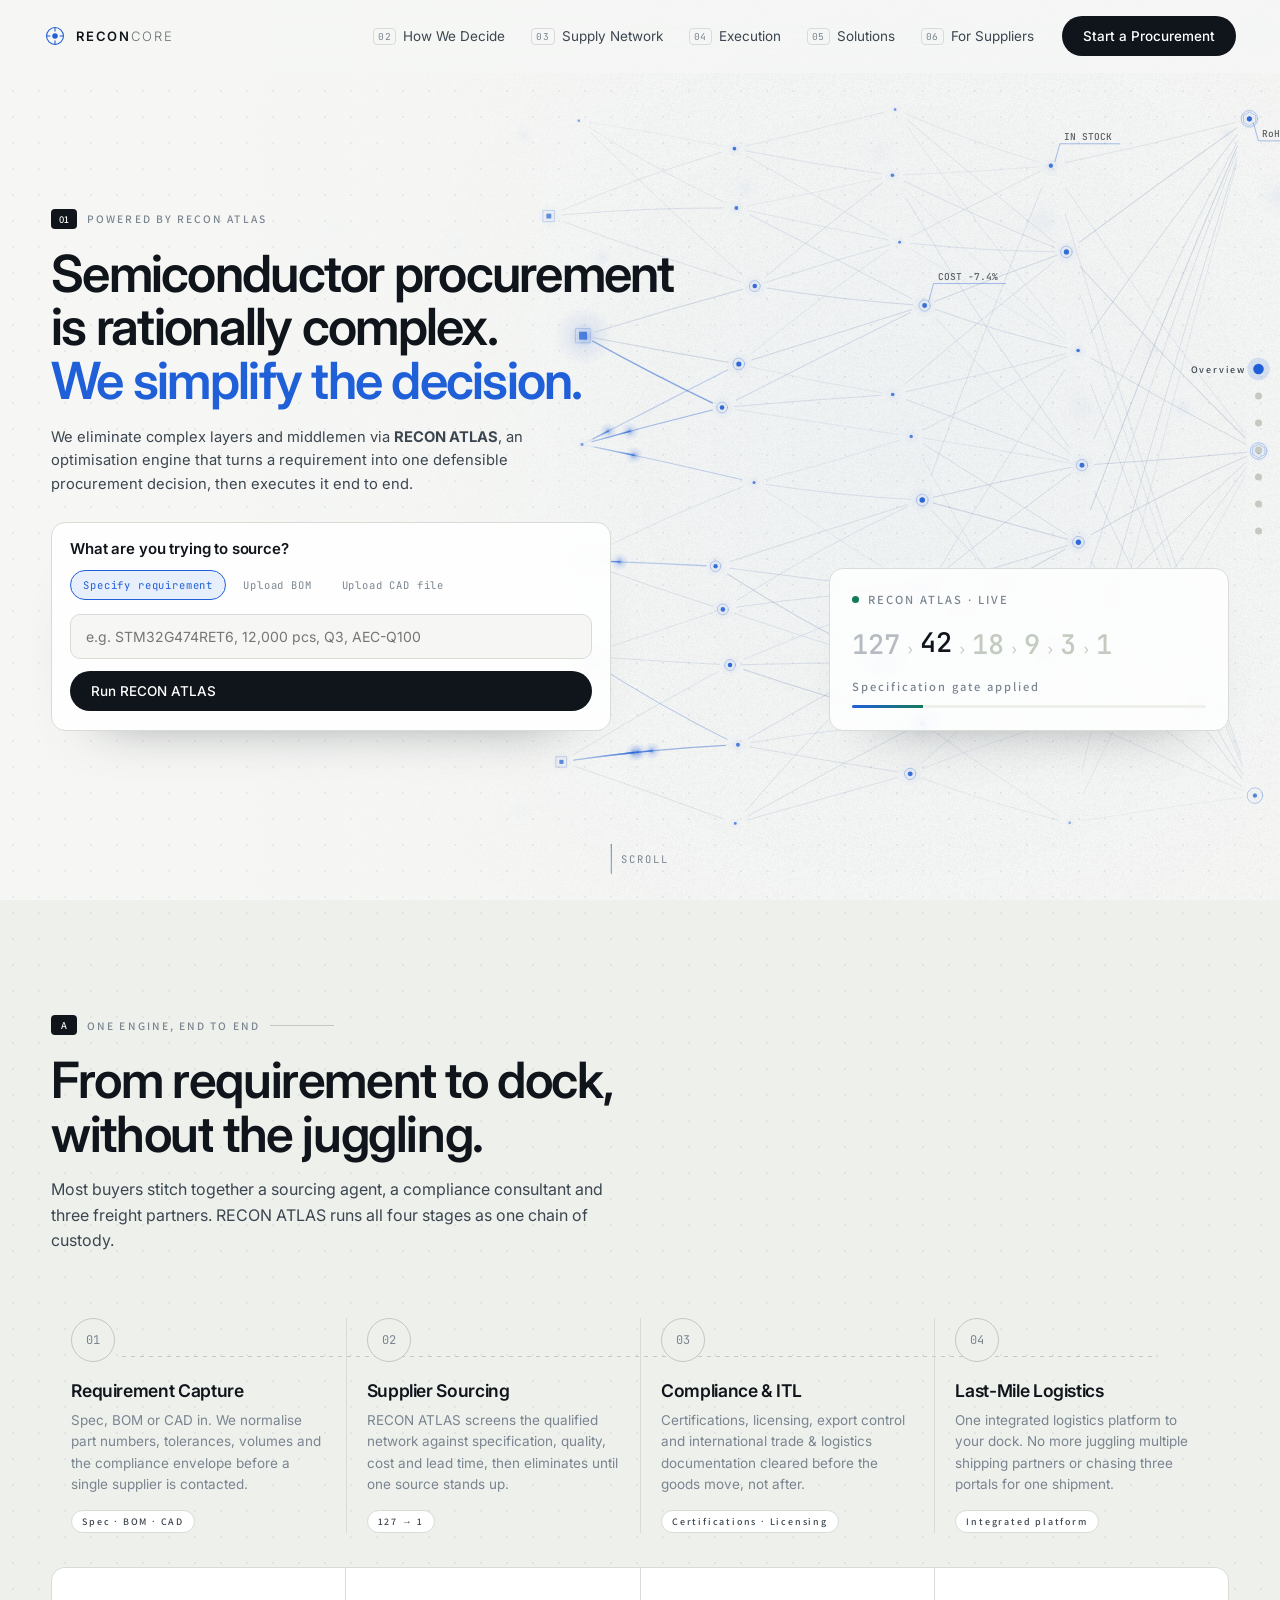
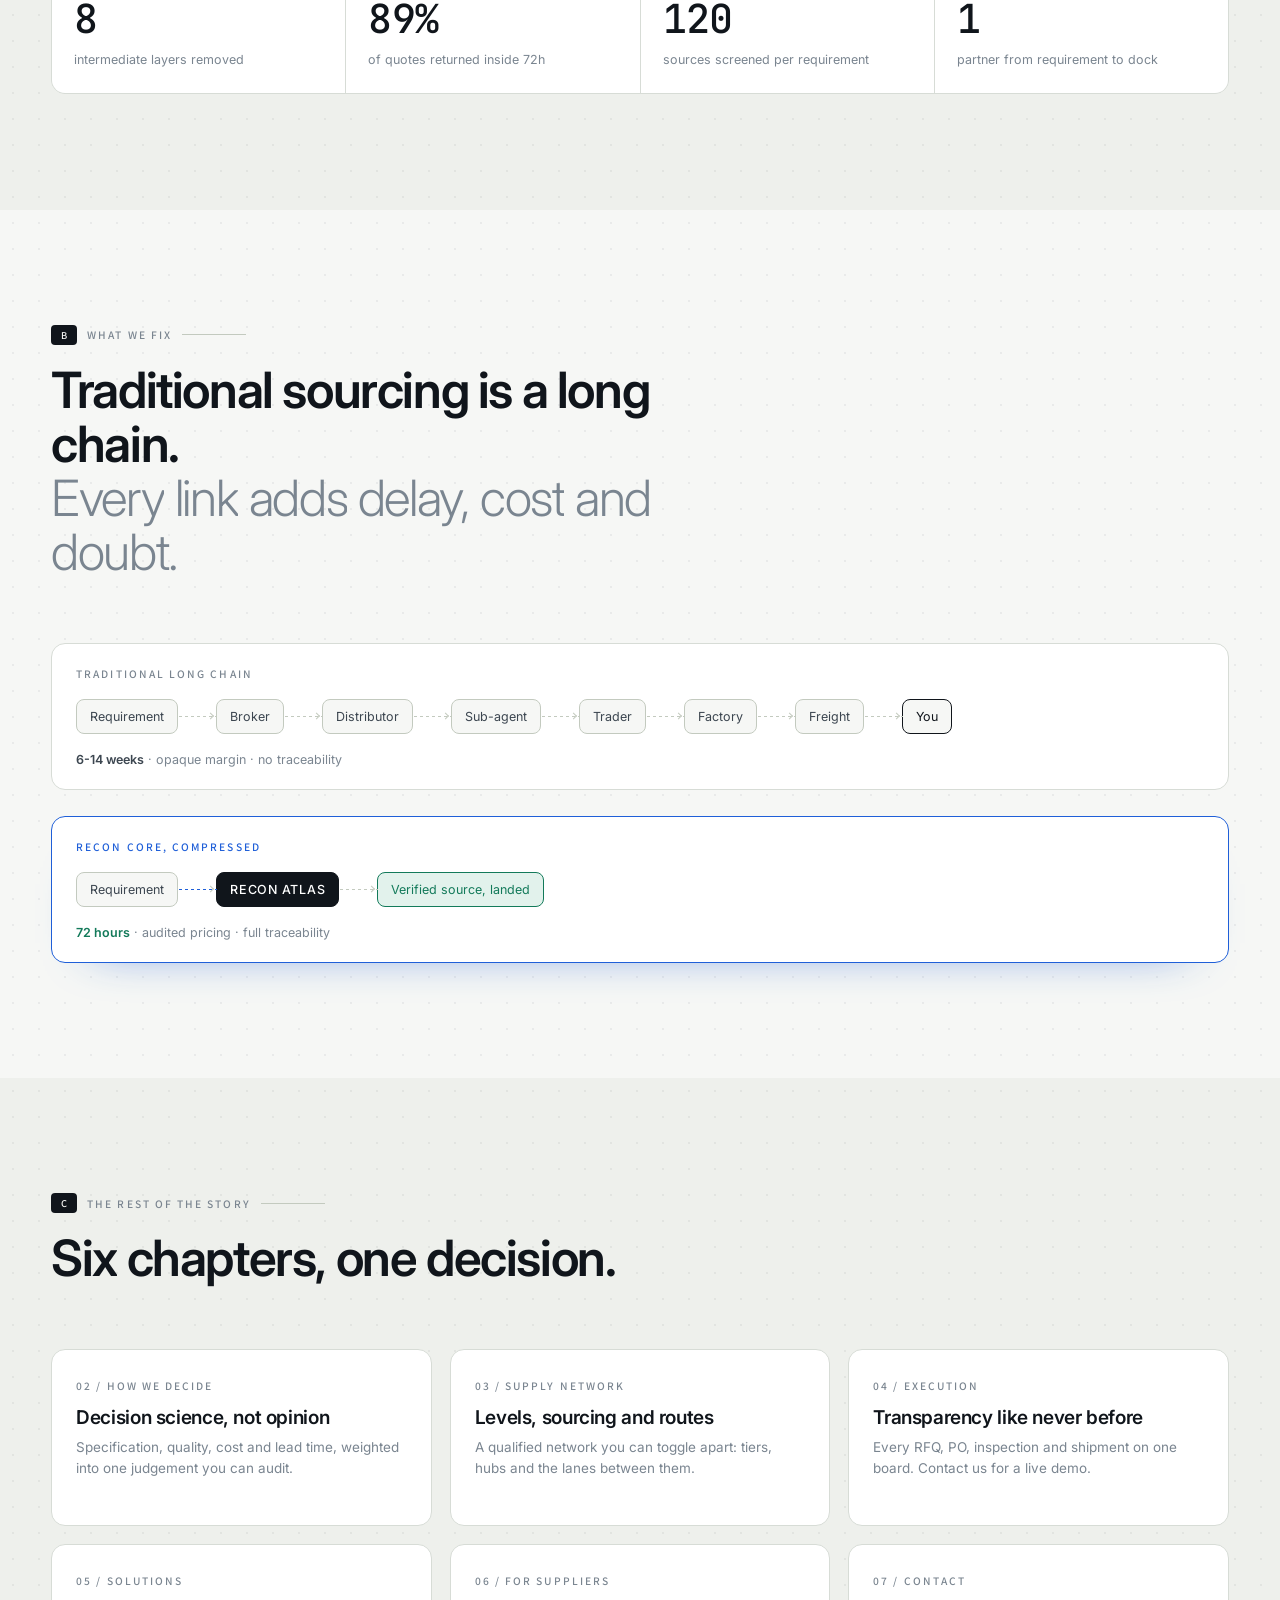
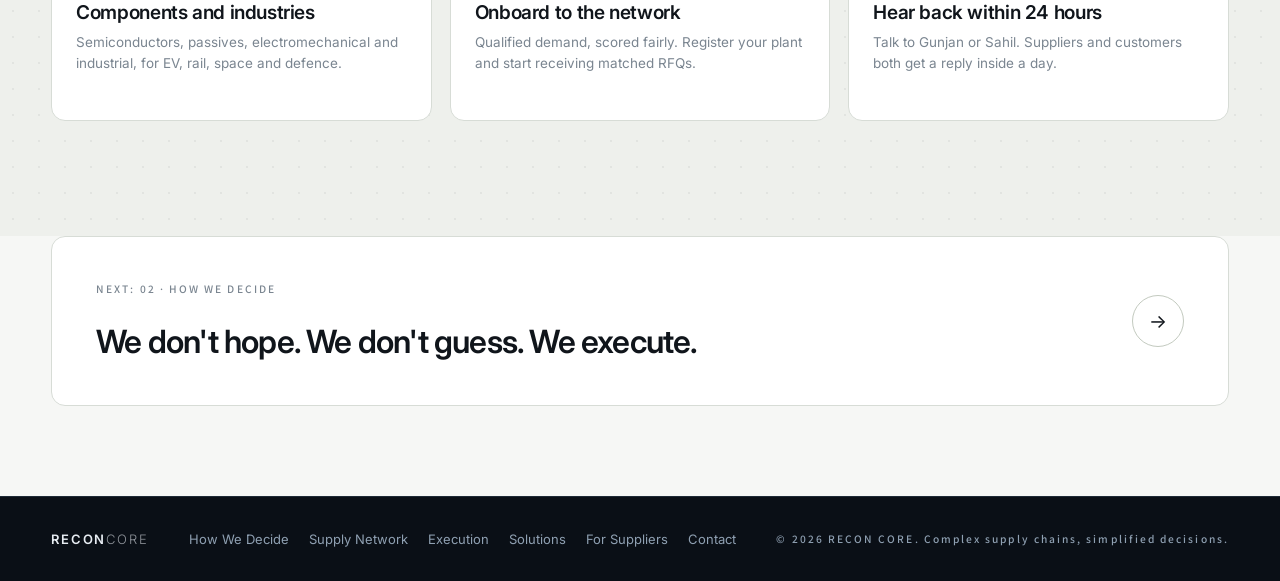
==== commit 3c79a918: "fdnsa" ====
--- a/index.html
+++ b/index.html
@@ -21,7 +21,7 @@
 <link rel="stylesheet" href="css/shell.css" />
 <link rel="stylesheet" href="css/motion.css" />
 <link rel="stylesheet" href="css/polish.css" />
-<link rel="stylesheet" href="css/clay.css" />
+<link rel="stylesheet" href="css/type.css" />
 </head>
 <body data-page="home">
 
--- a/css/type.css
+++ b/css/type.css
@@ -0,0 +1,67 @@
+/* =========================================================
+   RECON CORE: label typeface
+   Assistant carries the letterspaced label chrome. JetBrains
+   Mono stays on anything numeric, where column alignment is
+   doing real work.
+   ========================================================= */
+
+:root{
+  --label:"Assistant",-apple-system,BlinkMacSystemFont,"Segoe UI",Roboto,Helvetica,Arial,sans-serif;
+}
+
+.eyebrow,
+.elim__head,
+.elim__status,
+.chapter__k,
+.nextpage__k,
+.pathcard__n,
+.stage__tag,
+.io__k,
+.io__label,
+.factor__k,
+.layerbar__k,
+.layerbar__hint,
+.level__n,
+.level__meta,
+.tcard__n,
+.tl__k,
+.dash__k,
+.dash__logo,
+.chain__label,
+.scorecard__why span,
+.think__panel .panel-head,
+.field label,
+.people__sla,
+.ind__k,
+.chip,
+.pipe__step span,
+.statement__grid b,
+.foot__c,
+.rail__dot span,
+.marquee span,
+.dtable th,
+.lanes th{
+  font-family:var(--label);
+  font-weight:600;
+  letter-spacing:.18em;
+}
+
+/* Assistant sits smaller on the page than JetBrains Mono at the same
+   size, so the small labels get a point back to hold their weight */
+.eyebrow,
+.chapter__k,
+.pathcard__n,
+.io__k,
+.io__label,
+.level__n,
+.tcard__n,
+.tl__k,
+.dash__k,
+.chain__label,
+.layerbar__k,
+.nextpage__k,
+.field label{
+  font-size:11.5px;
+}
+.elim__head,
+.elim__status{ font-size:12.5px; letter-spacing:.16em; }
